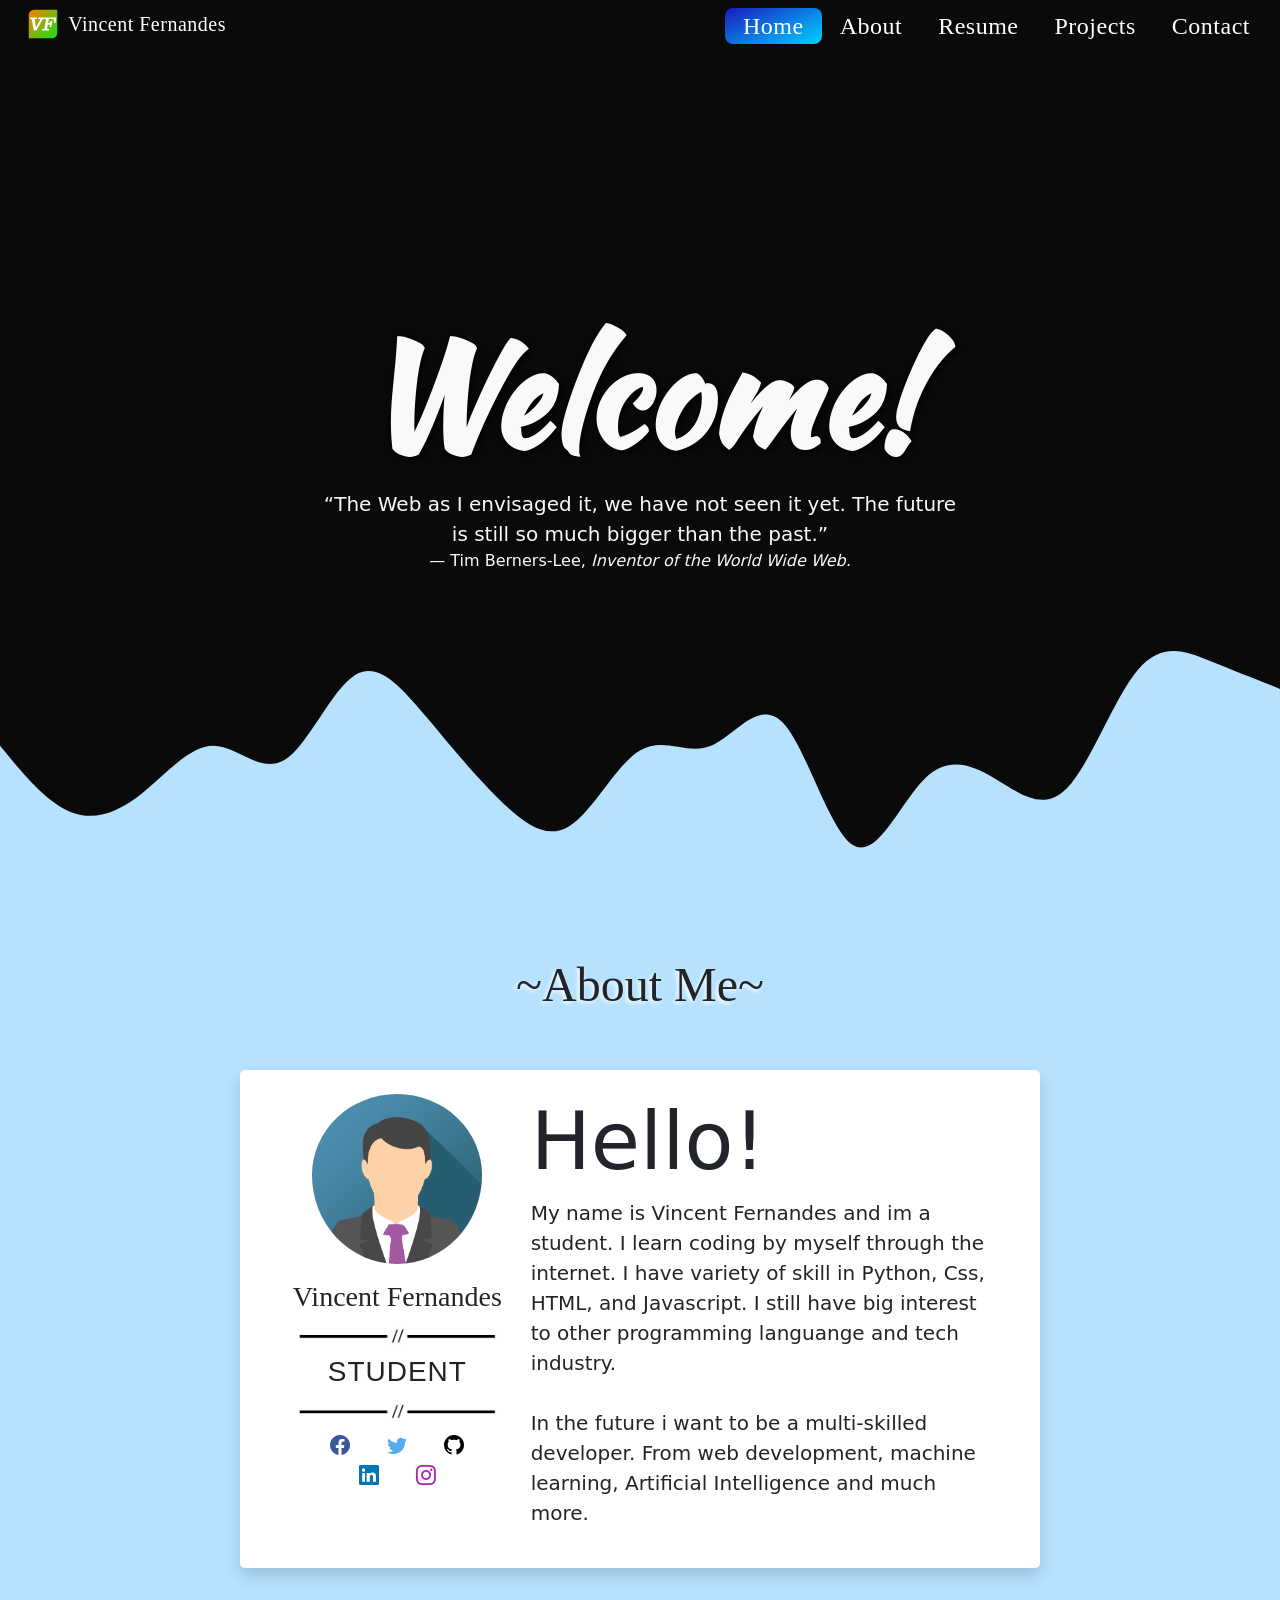
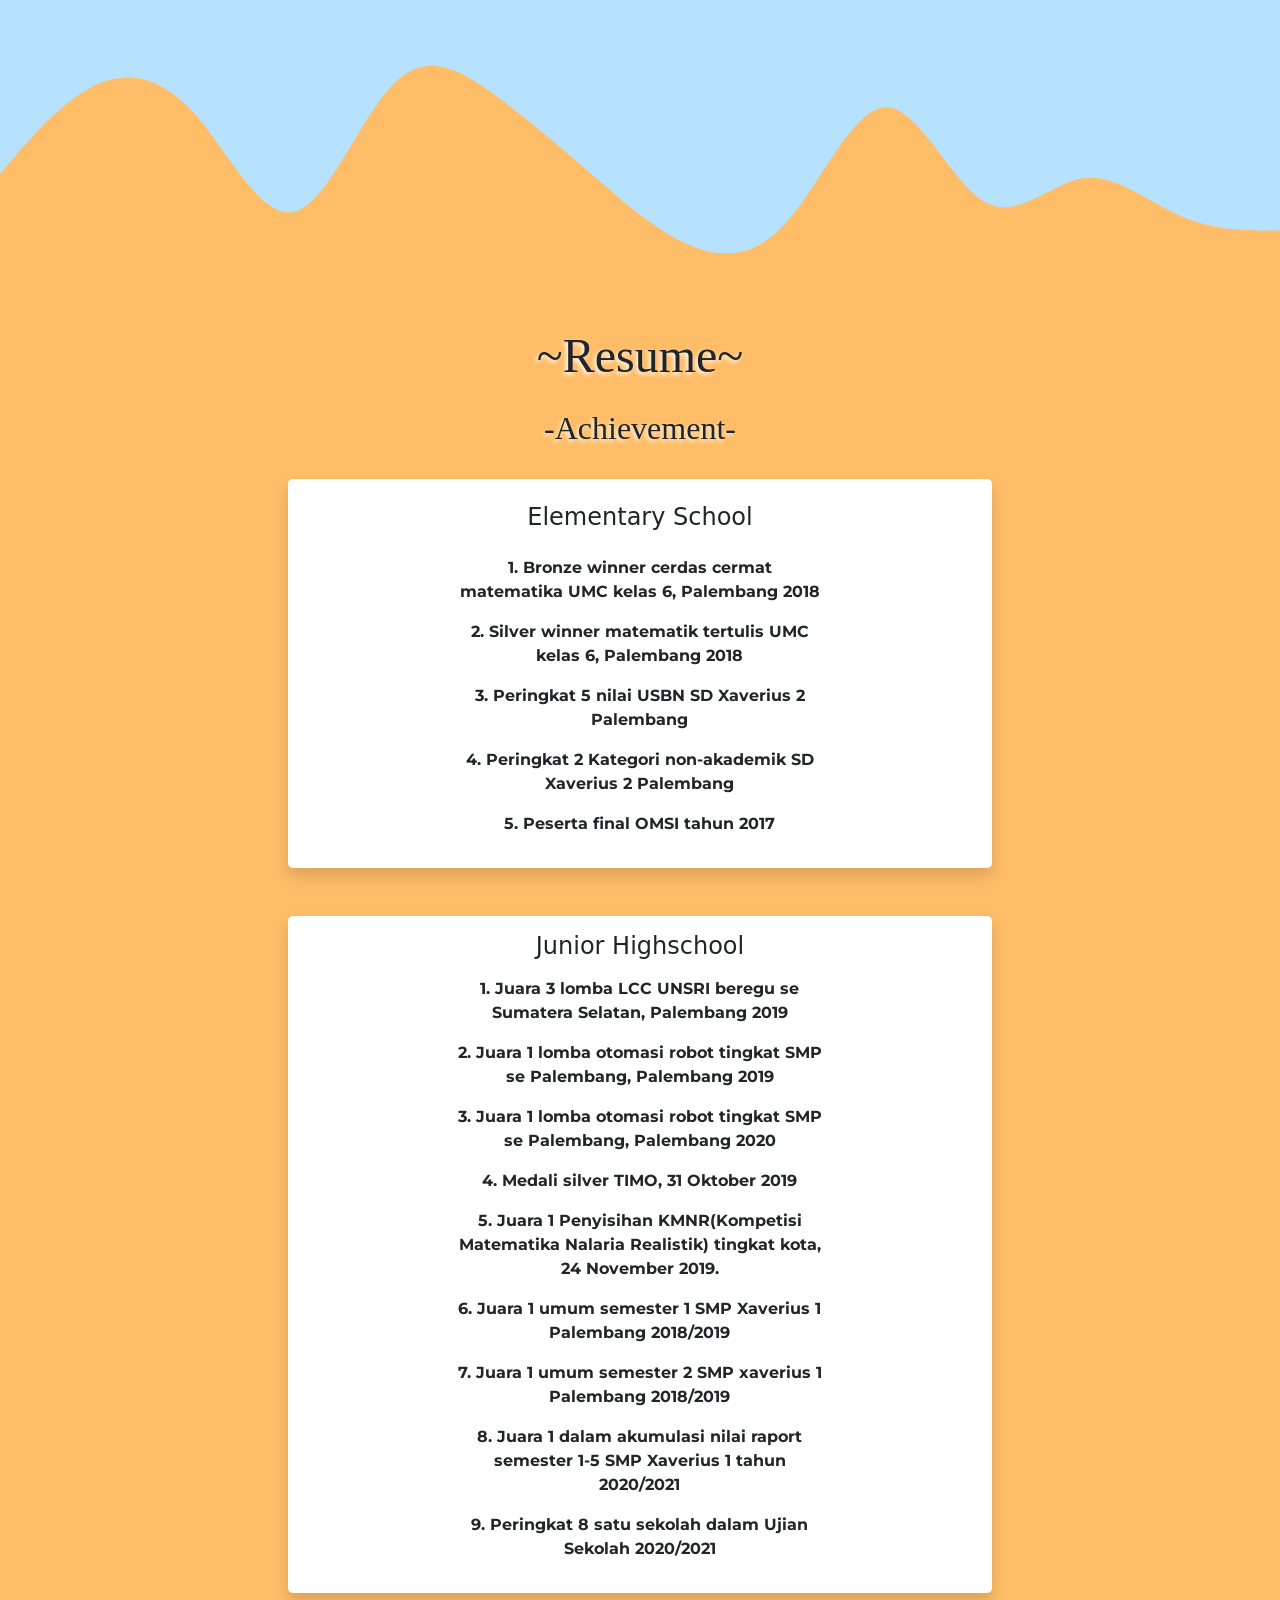
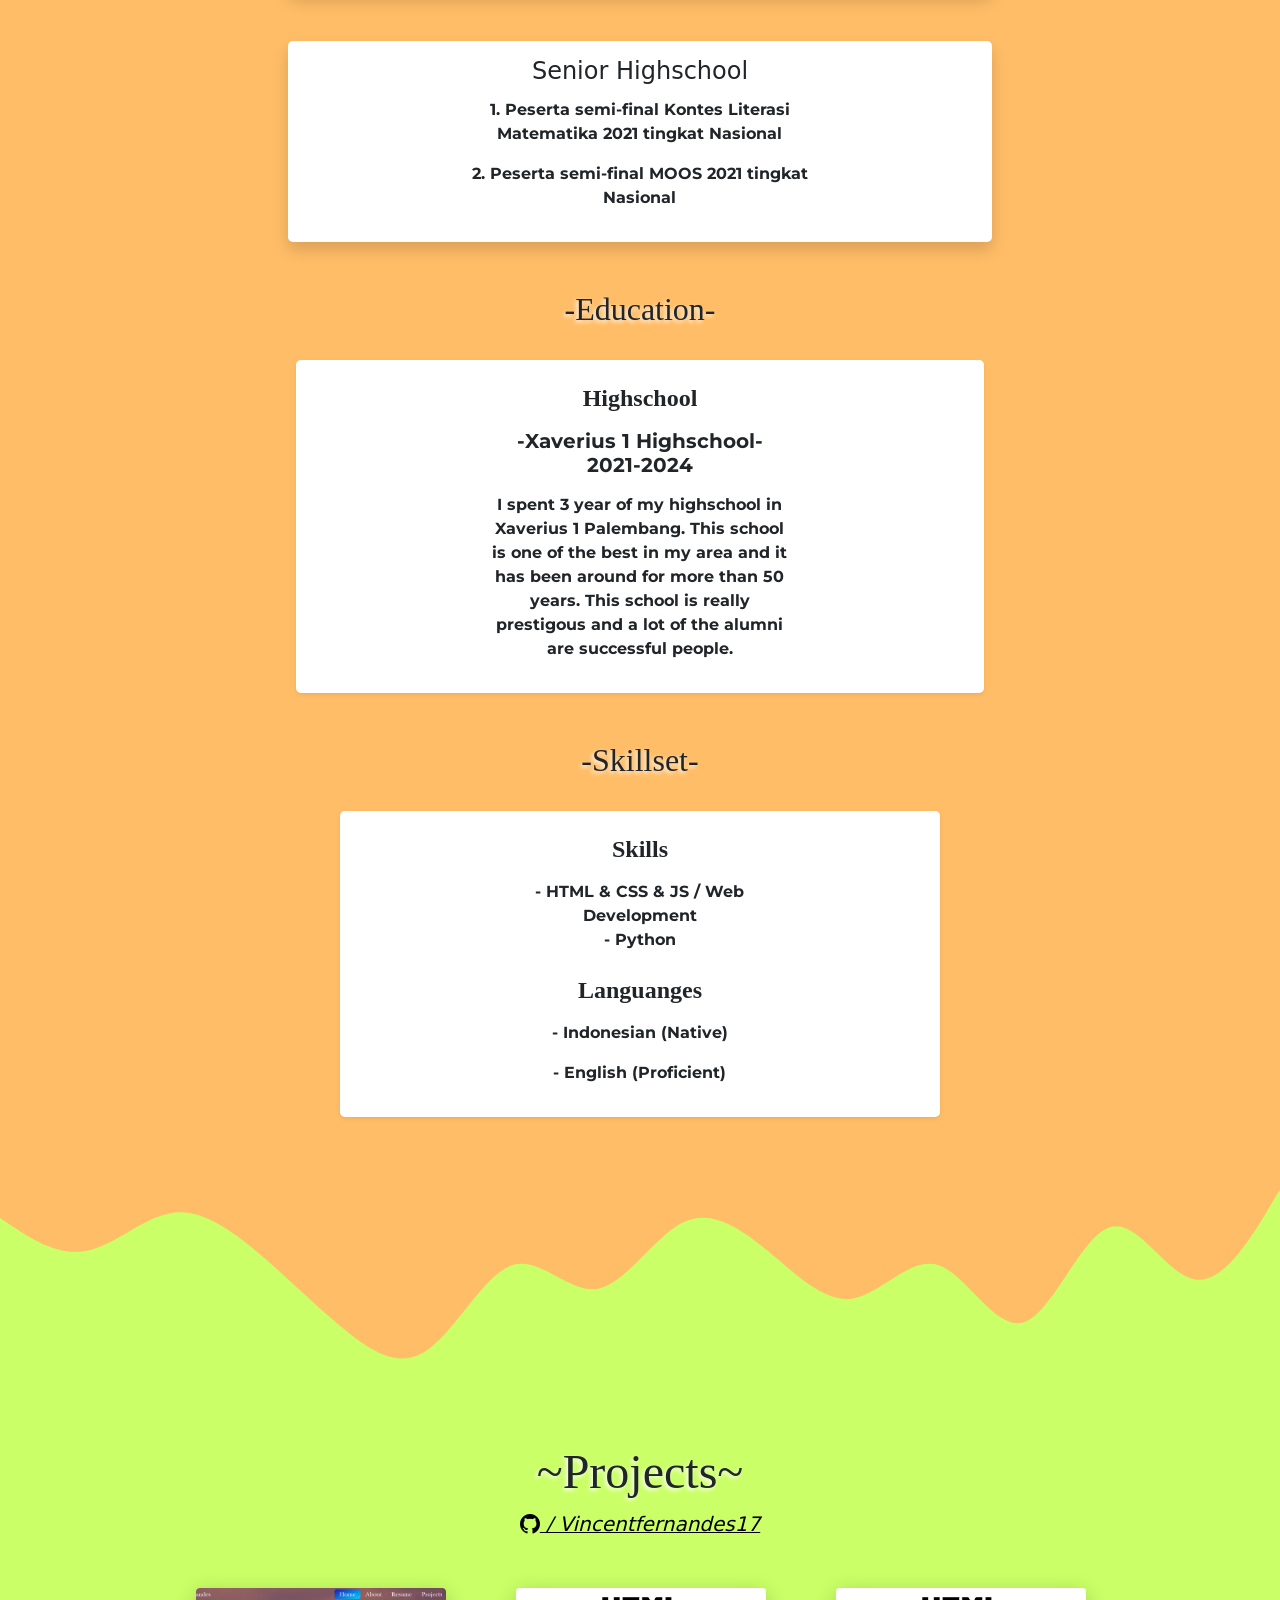
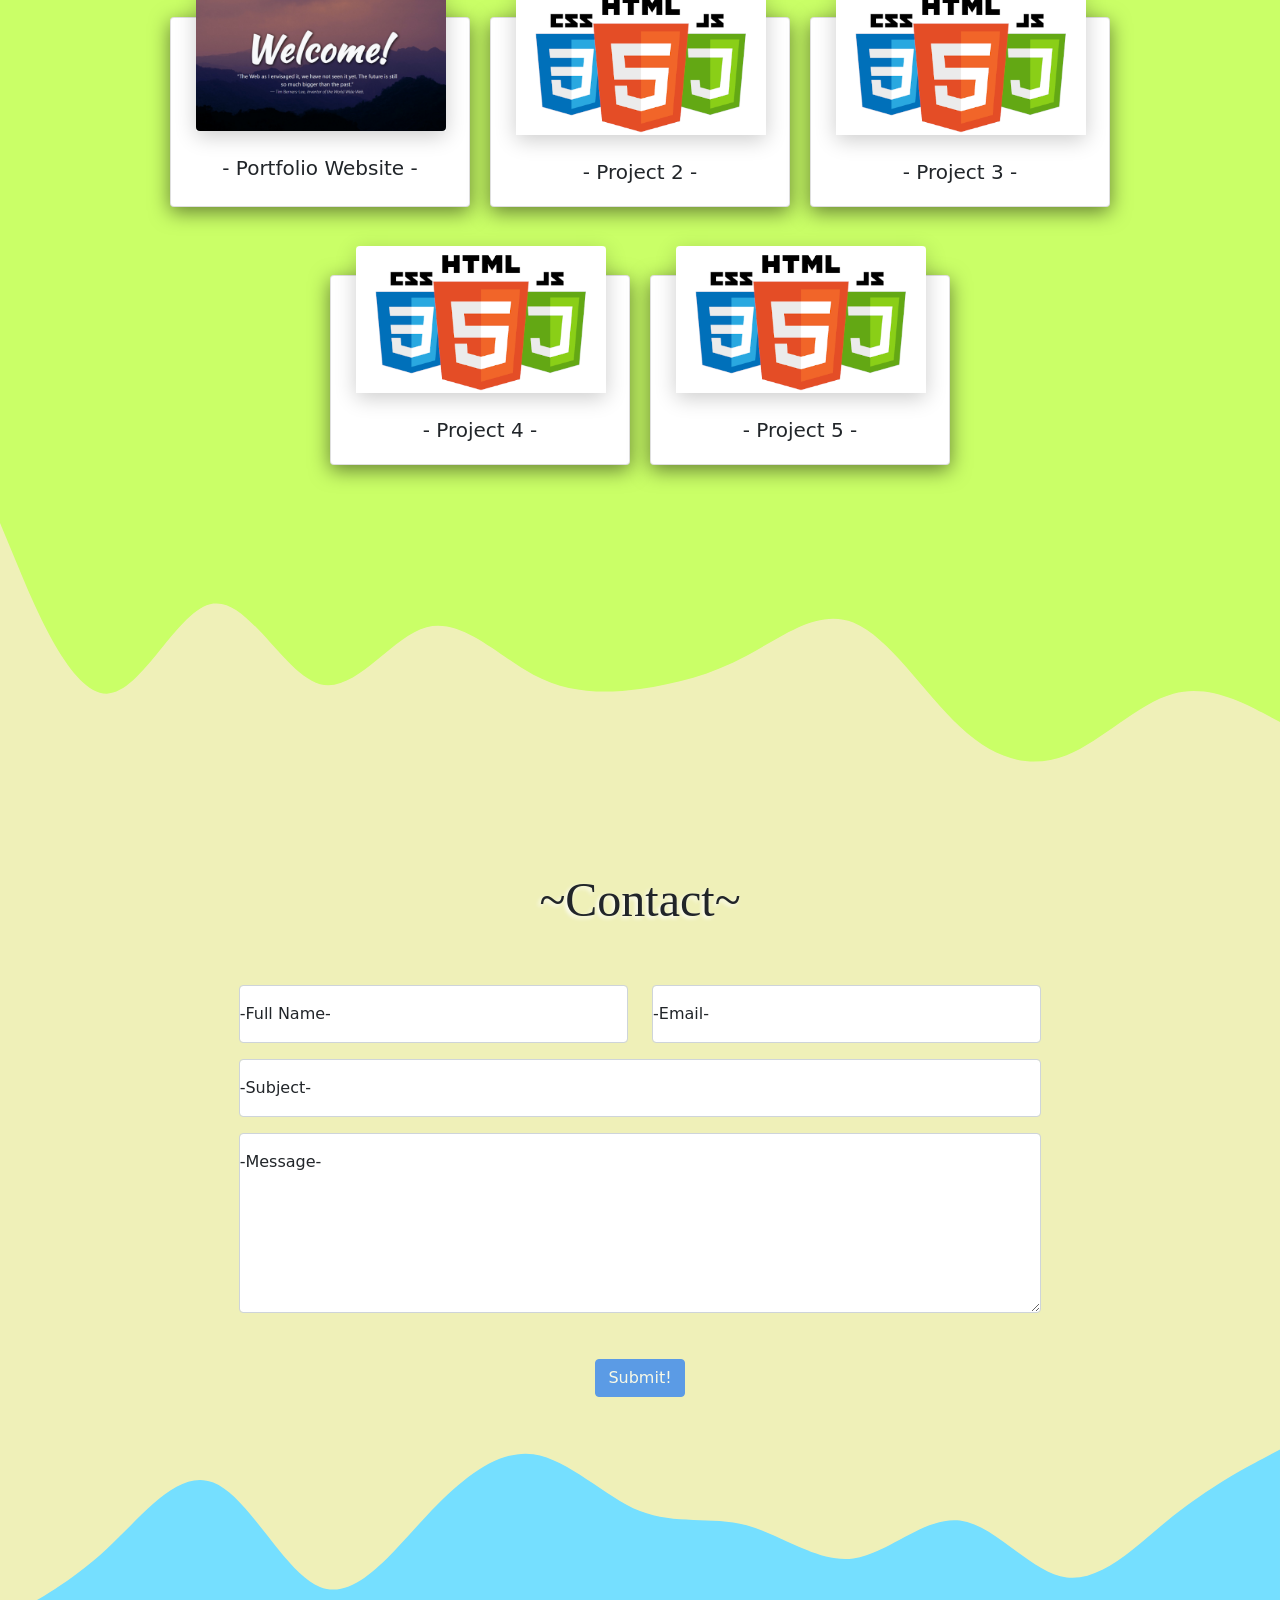
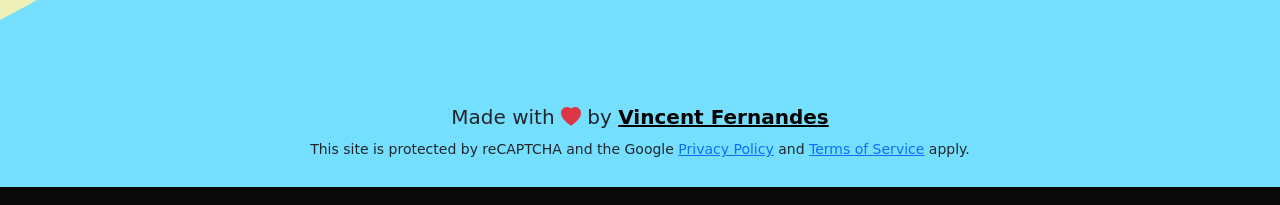
==== index.html @ f553ce30 "some fixes" ====
<!DOCTYPE html>
<html lang="en">

<head>
  <meta charset="UTF-8" />
  <meta http-equiv="X-UA-Compatible" content="IE=edge" />
  <meta name="viewport" content="width=device-width, initial-scale=1.0" />
  <title>my portfolio!</title>
  <link rel="stylesheet" href="bootstrap-5.1.3-dist/css/bootstrap.min.css" />
  <link rel="stylesheet" href="custom.css" />
  <link rel="stylesheet" href="https://cdn.jsdelivr.net/npm/bootstrap-icons@1.6.1/font/bootstrap-icons.css" />
  <link rel="stylesheet" href="https://fonts.googleapis.com/css?family=Trirong" />
  <link rel="stylesheet" href="https://fonts.googleapis.com/css2?family=Kaushan+Script&display=swap" />
  <link rel="stylesheet" href="https://fonts.googleapis.com/css2?family=Montserrat:wght@300&display=swap" />
  <link rel="stylesheet" href="https://fonts.googleapis.com/css2?family=Zen+Kurenaido&display=swap" />
  <link rel="stylesheet" href="https://cdnjs.cloudflare.com/ajax/libs/font-awesome/4.7.0/css/font-awesome.min.css" />
  <link rel="stylesheet" href="https://unpkg.com/aos@next/dist/aos.css" />
  <script src="https://www.google.com/recaptcha/api.js" async defer></script>
</head>

<body id="home">
  <div class="background">
    <div class="container">
      <!-- Navbar start -->
      <nav class="navbar fixed-top bg-transparent navbar-expand-lg" id="nav1">
        <div class="container-fluid">
          <a class="navbar-brand logo1" href="#About" id='logo'>
            <img src="img/logo1.svg" alt="" width="40" height="40" class="justify-content-center align-text-center" style="margin-top: -5px; margin-left: -7px;"> Vincent Fernandes
          </a>
          <button class="navbar-toggler" type="button" data-bs-toggle="collapse" data-bs-target="#navbarNav" aria-controls="navbarNav" aria-expanded="false" aria-label="Toggle navigation">
            <span class="navbar-toggler-icon">
              <i class="fa fa-bars" style="color: #fff; font-size: 28px"></i>
            </span>
          </button>
          <div class="collapse navbar-collapse justify-content-end opacity-100 fs-4" id="navbarNav">
            <ul class="navbar-nav">
              <li class="nav-item">
                <a class="nav-link home" href="#home">Home</a>
              </li>
              <li class="nav-item">
                <a class="nav-link about" href="#About">About</a>
              </li>
              <li class="nav-item">
                <a class="nav-link resume" href="#Portfolio">Resume</a>
              </li>
              <li class="nav-item">
                <a class="nav-link project" href="#Projects">Projects</a>
              </li>
              <li class="nav-item">
                <a class="nav-link contact" href="#Contact">Contact</a>
              </li>
            </ul>
          </div>
        </div>
      </nav>
      <!--navbar end-->
    </div>
    <section class="text-center text-light position-absolute top-50 start-50 translate-middle" id="welcome" data-aos="fade-in">
      <!-- Home here quote -->
      <h1 class="display-1 fw-bolder kaushan-script">Welcome!</h1>
      <blockquote class="blockquote">
        <p>“The Web as I envisaged it, we have not seen it yet. The future is still so much bigger than the past.”
        </p>
      </blockquote>
      <figcaption class="blockquote-footer fs-6 text-light fw-light">Tim Berners-Lee,<cite title="Source Title">
          Inventor of the World Wide Web.</cite></figcaption>
    </section>
  </div>
  <!--background 1 end-->
  <!--separator start-->
  <svg xmlns="http://www.w3.org/2000/svg" viewBox="0 0 1440 320" id="home1">
    <path fill="rgb(182, 226, 255)" fill-opacity="1"
      d="M0,128L13.3,144C26.7,160,53,192,80,202.7C106.7,213,133,203,160,181.3C186.7,160,213,128,240,128C266.7,128,293,160,320,144C346.7,128,373,64,400,48C426.7,32,453,64,480,96C506.7,128,533,160,560,186.7C586.7,213,613,235,640,218.7C666.7,203,693,149,720,133.3C746.7,117,773,139,800,128C826.7,117,853,75,880,101.3C906.7,128,933,224,960,240C986.7,256,1013,192,1040,165.3C1066.7,139,1093,149,1120,165.3C1146.7,181,1173,203,1200,176C1226.7,149,1253,75,1280,42.7C1306.7,11,1333,21,1360,32C1386.7,43,1413,53,1427,58.7L1440,64L1440,320L1426.7,320C1413.3,320,1387,320,1360,320C1333.3,320,1307,320,1280,320C1253.3,320,1227,320,1200,320C1173.3,320,1147,320,1120,320C1093.3,320,1067,320,1040,320C1013.3,320,987,320,960,320C933.3,320,907,320,880,320C853.3,320,827,320,800,320C773.3,320,747,320,720,320C693.3,320,667,320,640,320C613.3,320,587,320,560,320C533.3,320,507,320,480,320C453.3,320,427,320,400,320C373.3,320,347,320,320,320C293.3,320,267,320,240,320C213.3,320,187,320,160,320C133.3,320,107,320,80,320C53.3,320,27,320,13,320L0,320Z">
    </path>
  </svg>
  <!--separator end-->
  <div class="background2">
    <section id="About">
      <h1 class="text-center display-5 trirong1 fw-normal py-5" data-aos="fade-up">~About Me~</h1>
      <div class="container rounded-3 px-5 h-100 shadow p-3 mb-5 rounded" style="width: clamp(280px, 70%, 800px)" data-aos="fade-up" id="about-background">
        <div class="row">
          <div class="col-md-4 col-12 mr-2" id="leftAbout1">
            <img src="img/avatar_image1.png" class="img center1 rounded-circle mx-auto d-block pt-2 mb-3" style="width: clamp(170px, 54%, 205px)" id="about-picture" />
            <h1 class="fs-3 trirong text-center">Vincent Fernandes</h1>
            <img src="img/separator1.jpeg" class="img-fluid" style="margin-top: -6px" />
            <h1 class="fs-3 text-center fw-light zen-kurenai">STUDENT</h1>
            <img src="img/separator1.jpeg" class="img-fluid" style="margin-top: -6px" />
            <!-- Facebook -->
            <div class="about-socialbar text-center">
              <a style="color: #3b5998" href="#About" role="button" onclick=" window.open('https://www.facebook.com/vincent.fernandes.17','_blank')"><i
                  class="bi bi-facebook btn-lg"></i></a>

              <!-- Twitter -->
              <a style="color: #55acee" href="#About" role="button" onclick=" window.open('https://twitter.com/vincentf__','_blank')"><i
                  class="bi bi-twitter btn-lg"></i></a>

              <!-- Github -->
              <a style="color: black" href="#About" role="button" onclick=" window.open('https://github.com/Vincentfernandes17','_blank')"><i
                  class="bi bi-github btn-lg"></i></a>

              <!-- linkedin -->
              <a style="color: #0077b5" href="#About" role="button" onclick=" window.open('https://www.instagram.com/vincentf__/','_blank')"><i
                  class="bi bi-linkedin btn-lg"></i></a>

              <!--instagram-->
              <a style="color: #ac2bac" href="#About" role="button" onclick=" window.open('https://www.instagram.com/vincentf__/','_blank')"><i
                  class="bi bi-instagram btn-lg"></i></a>

              <!-- mail 
                <a style="color: #e03f3f" href="#About" role="button" onclick=" window.open('https://www.instagram.com/vincentf__/','_blank')"><i class="bi bi-mailbox btn-lg"></i></a>-->
            </div>
          </div>
          <div class="col-md-8 col-112 fs-5">
            <h1 class="display-1 fw-normal pt-2">Hello!</h1>
            <p class="pb-2 text-right fs-5">
              My name is Vincent Fernandes and im a student. I learn coding by myself through the internet. I have variety of skill in Python, Css, HTML, and Javascript. I still have big interest to other programming languange and tech industry.
              <br />
              <br /> In the future i want to be a multi-skilled developer. From web development, machine learning, Artificial Intelligence and much more.
            </p>
          </div>
        </div>
      </div>
      <p><br /></p>
    </section>
  </div>
  <!--separator start-->
  <svg id="About1" xmlns="http://www.w3.org/2000/svg" viewBox="0 0 1440 320" style="background-color: rgb(255, 189, 103); margin-top: -53px">
    <path fill="rgb(182, 226, 255)" fill-opacity="1"
      d="M0,192L18.5,170.7C36.9,149,74,107,111,90.7C147.7,75,185,85,222,128C258.5,171,295,245,332,234.7C369.2,224,406,128,443,90.7C480,53,517,75,554,101.3C590.8,128,628,160,665,192C701.5,224,738,256,775,272C812.3,288,849,288,886,245.3C923.1,203,960,117,997,117.3C1033.8,117,1071,203,1108,224C1144.6,245,1182,203,1218,197.3C1255.4,192,1292,224,1329,240C1366.2,256,1403,256,1422,256L1440,256L1440,0L1421.5,0C1403.1,0,1366,0,1329,0C1292.3,0,1255,0,1218,0C1181.5,0,1145,0,1108,0C1070.8,0,1034,0,997,0C960,0,923,0,886,0C849.2,0,812,0,775,0C738.5,0,702,0,665,0C627.7,0,591,0,554,0C516.9,0,480,0,443,0C406.2,0,369,0,332,0C295.4,0,258,0,222,0C184.6,0,148,0,111,0C73.8,0,37,0,18,0L0,0Z">
    </path>
  </svg>
  <!--separator end-->
  <div class="background3">
    <section id="Portfolio">
      <h1 class="text-center pt-3 fw-normal trirong1 display-5 pt-5" data-aos="fade-down">~Resume~</h1>
      <h1 class="text-center pt-3 fw-light trirong1 fs-2 py-4" data-aos="fade-up">-Achievement-</h1>
      <div class="container text-center">
        <!-- bg-opacity-75 -->
        <div class="row rounded-3 shadow p-3 mb-5 bg-body  rounded bg-light d-flex justify-content-center pt-4 mx-auto d-block" style="width: clamp(270px, 63%, 900px)" id="achi1" data-aos="fade-up">
          <div class="col-md-7">
            <h5 class="fs-4 pb-3 text-dark">Elementary School</h5>
            <div class="montserrat fw-bold fs-6 text-dark">
              <p>1. Bronze winner cerdas cermat matematika UMC kelas 6, Palembang 2018</p>
              <p>2. Silver winner matematik tertulis UMC kelas 6, Palembang 2018</p>
              <p>3. Peringkat 5 nilai USBN SD Xaverius 2 Palembang</p>
              <p>4. Peringkat 2 Kategori non-akademik SD Xaverius 2 Palembang</p>
              <p>5. Peserta final OMSI tahun 2017</p>
            </div>
          </div>
        </div>
        <div class="row rounded-3 shadow p-3 mb-5 bg-body rounded bg-light d-flex justify-content-center mx-auto d-block" style="width: clamp(270px, 63%, 900px)" id="achi2" data-aos="fade-up">
          <div class="col-md-7">
            <h5 class="fs-4 pb-2">Junior Highschool</h5>
            <div class="montserrat fw-bold fs-6">
              <p>1. Juara 3 lomba LCC UNSRI beregu se Sumatera Selatan, Palembang 2019</p>
              <p>2. Juara 1 lomba otomasi robot tingkat SMP se Palembang, Palembang 2019</p>
              <p>3. Juara 1 lomba otomasi robot tingkat SMP se Palembang, Palembang 2020</p>
              <p>4. Medali silver TIMO, 31 Oktober 2019</p>
              <p>5. Juara 1 Penyisihan KMNR(Kompetisi Matematika Nalaria Realistik) tingkat kota, 24 November 2019.</p>
              <p>6. Juara 1 umum semester 1 SMP Xaverius 1 Palembang 2018/2019</p>
              <p>7. Juara 1 umum semester 2 SMP xaverius 1 Palembang 2018/2019</p>
              <p>8. Juara 1 dalam akumulasi nilai raport semester 1-5 SMP Xaverius 1 tahun 2020/2021</p>
              <p>9. Peringkat 8 satu sekolah dalam Ujian Sekolah 2020/2021</p>
            </div>
          </div>
        </div>
        <div class="row rounded-3 shadow p-3 mb-5 bg-body rounded bg-light d-flex justify-content-center mx-auto d-block" style="width: clamp(270px, 63%, 900px)" id="achi3" data-aos="fade-down">
          <div class="col-md-7">
            <h5 class="fs-4 pb-1">Senior Highschool</h5>
            <div class="montserrat fw-bold fs-6">
              <p>1. Peserta semi-final Kontes Literasi Matematika 2021 tingkat Nasional</p>
              <p>2. Peserta semi-final MOOS 2021 tingkat Nasional</p>
            </div>
          </div>
        </div>
        <!--
          <div class="row rounded-3 shadow p-3 mb-5 bg-body rounded bg-light d-flex justify-content-center mx-auto d-block" style="width: 85%">
            <div class="col-md-7">
              <h5 class="fs-4 pb-3">General</h5>
            </div>
          </div>
          -->
        <div>
          <h1 class="text-center fw-light trirong1 fs-2 pb-4 shado1" data-aos="fade-down">-Education-</h1>
          <div class="container text-center">
            <div class="row rounded-3 shadow-sm p-3 mb-5 bg-body rounded bg-light d-flex justify-content-center pt-4 mx-auto d-block" data-aos="fade-up-right" style="width: clamp(270px, 63%, 900px)" id="edu1">
              <div class="col-md-6">
                <h5 class="fs-4 trirong fw-bold pb-2">Highschool</h5>
                <h6 class="fs-5 pb-2 montserrat fw-bold">-Xaverius 1 Highschool-<br />2021-2024</h6>
                <p class="montserrat fs-6 fw-bold">
                  I spent 3 year of my highschool in Xaverius 1 Palembang. This school is one of the best in my area and it has been around for more than 50 years. This school is really prestigous and a lot of the alumni are successful people.
                </p>
              </div>
            </div>
          </div>
          <!--
            <div class="container text-center" data-aos="fade-up">
              <div class="row rounded-3 shadow-sm p-3 mb-5 bg-body rounded bg-light d-flex justify-content-center pt-4 mx-auto d-block" style="width: clamp(270px, 63%, 900px)" id="edu2">
                <div class="col-md-6">
                  <h5 class="fs-4 trirong fw-bold">University</h5>
                  <p class="montserrat fs-6 fw-bold">
                    Lorem ipsum dolor sit amet, consectetur adipiscing elit. Sed nibh lacus, lobortis vitae maximus sed, ultricies non sapien. Sed commodo rutrum purus in tempor. Nunc eget vulputate sapien. Aliquam erat volutpat. Fusce at
                    libero eget mi tempus feugiat. Nulla accumsan a velit quis luctus. Fusce eget velit vel massa ultricies molestie vel at neque.
                  </p>
                  <br />
                </div>
              </div>
            </div>
            <br />
          </div>
        -->
          <!--
            here you put experience in the future
          -->
          <div data-aos="zoom-in-up">
            <h1 class="text-center fw-light trirong1 fs-2 pb-4 shado1">-Skillset-</h1>
            <div class="container text-center">
              <div class="row rounded-3 shadow-sm p-3 mb-5 bg-body rounded bg-light d-flex justify-content-center pt-4 mx-auto d-block" style="width: clamp(270px, 55%, 790px)" id="skill1">
                <div class="col-md-6">
                  <h6 class="fs-4 pb-2 trirong fw-bolder">Skills</h6>
                  <p class="montserrat fs-6 fw-bold pb-2">- HTML & CSS & JS / Web Development<br />- Python
                  </p>
                  <h6 class="fs-4 pb-2 trirong fw-bolder">Languanges</h6>
                  <p class="montserrat fs-6 fw-bold fb-1">- Indonesian (Native)</p>
                  <p class="montserrat fs-6 fw-bold">- English (Proficient)</p>
                </div>
              </div>
            </div>
          </div>
        </div>
        <br />
    </section>
    </div>
    <!--separator start-->
    <svg xmlns="http://www.w3.org/2000/svg" viewBox="0 0 1440 320" style="background-color: rgb(202, 255, 103); margin-top: -48px">
    <path fill="rgb(255, 189, 103)" fill-opacity="1"
      d="M0,64L16,74.7C32,85,64,107,96,101.3C128,96,160,64,192,58.7C224,53,256,75,288,101.3C320,128,352,160,384,186.7C416,213,448,235,480,213.3C512,192,544,128,576,117.3C608,107,640,149,672,144C704,139,736,85,768,69.3C800,53,832,75,864,101.3C896,128,928,160,960,154.7C992,149,1024,107,1056,117.3C1088,128,1120,192,1152,181.3C1184,171,1216,85,1248,74.7C1280,64,1312,128,1344,133.3C1376,139,1408,85,1424,58.7L1440,32L1440,0L1424,0C1408,0,1376,0,1344,0C1312,0,1280,0,1248,0C1216,0,1184,0,1152,0C1120,0,1088,0,1056,0C1024,0,992,0,960,0C928,0,896,0,864,0C832,0,800,0,768,0C736,0,704,0,672,0C640,0,608,0,576,0C544,0,512,0,480,0C448,0,416,0,384,0C352,0,320,0,288,0C256,0,224,0,192,0C160,0,128,0,96,0C64,0,32,0,16,0L0,0Z">
    </path>
  </svg>
    <!--separator end-->
    <div class="background4">
      <section id="Projects">
        <h1 class="text-center pt-2 fw-normal trirong1 display-5 py-6" data-aos="fade-up">~Projects~</h1>
        <!-- Github -->
        <div class="text-center pb-5" data-aos="fade-down" id="github-project">
          <a style="color: black" href="#About" role="button" onclick=" window.open('https://github.com/Vincentfernandes17','_blank')"><i class="bi bi-github btn-lg"> /
            Vincentfernandes17</i></a>
        </div>
        <div class="row mx-3 pb-1 text-center" data-aos="fade-up-right">
          <div class="container d-flex align-items-center justify-content-center position-relative flex-wrap">
            <div class="card d-flex position-relative flex-column">
              <div class="imgContainer">
                <a href="#home" target="_blank">
                  <img src="img/project-1.jpeg" class="card-img-top" alt="..." />
                </a>
              </div>
              <h5 style="margin-top: -25px;">- Portfolio Website -</h5>
              <div class="content">
                <br />
                <p>This is my first project and it is my personal portfolio. This project teach me a lot about web development fundamnetal. <br /><strong>Tool used:</strong><br />- HTML / JavaScript / CSS / Bootstrap -
                </p>
                <p><br /></p>
              </div>
            </div>
            <div class="card d-flex position-relative flex-column">
              <div class="imgContainer">
                <a href="#home" target="_blank">
                  <img src="img/htmlcssjs.png" class="card-img-top" alt="..." />
                </a>
              </div>
              <h5 style="margin-top: -25px;">- Project 2 -</h5>
              <div class="content">
                <br />
                <p>This is my first project and it is my personal portfolio. This project teach me a lot about web development fundamnetal. <br /><strong>Tool used:</strong><br />- HTML / JavaScript / CSS / Bootstrap -
                </p>
              </div>
            </div>
            <div class="card d-flex position-relative flex-column">
              <div class="imgContainer">
                <a href="#home" target="_blank">
                  <img src="img/htmlcssjs.png" class="card-img-top" alt="..." />
                </a>
              </div>
              <h5 style="margin-top: -25px;">- Project 3 -</h5>
              <div class="content">
                <br />
                <p>This is my first project and it is my personal portfolio. This project teach me a lot about web development fundamnetal. <br /><strong>Tool used:</strong><br />- HTML / JavaScript / CSS / Bootstrap -
                </p>
              </div>
            </div>
          </div>
        </div>
        <div class="row mx-3 py-1 text-center" data-aos="fade-up-right">
          <div class="container d-flex align-items-center justify-content-center position-relative flex-wrap">
            <div class="card d-flex position-relative flex-column">
              <div class="imgContainer">
                <a href="#home" target="_blank">
                  <img src="img/htmlcssjs.png" class="card-img-top" alt="..." />
                </a>
              </div>
              <h5 style="margin-top: -25px;">- Project 4 -</h5>
              <div class="content">
                <br />
                <p>This is my first project and it is my personal portfolio. This project teach me a lot about web development fundamnetal. <br /><strong>Tool used:</strong><br />- HTML / JavaScript / CSS / Bootstrap -
                </p>
              </div>
            </div>
            <div class="card d-flex position-relative flex-column">
              <div class="imgContainer">
                <a href="#home" target="_blank">
                  <img src="img/htmlcssjs.png" class="card-img-top" alt="..." />
                </a>
              </div>
              <h5 style="margin-top: -25px;">- Project 5 -</h5>
              <div class="content">
                <br />
                <p>This is my first project and it is my personal portfolio. This project teach me a lot about web development fundamnetal. <br /><strong>Tool used:</strong><br />- HTML / JavaScript / CSS / Bootstrap -
                </p>
              </div>
            </div>
          </div>
        </div>
        <br />
      </section>
    </div>
    <!--Separator here-->
    <svg xmlns="http://www.w3.org/2000/svg" viewBox="0 0 1440 320" style="background-color: rgb(239, 240, 184)">
    <path fill="rgb(202, 255, 103)" fill-opacity="1"
      d="M0,0L20,48C40,96,80,192,120,192C160,192,200,96,240,90.7C280,85,320,171,360,181.3C400,192,440,128,480,117.3C520,107,560,149,600,170.7C640,192,680,192,720,186.7C760,181,800,171,840,149.3C880,128,920,96,960,112C1000,128,1040,192,1080,229.3C1120,267,1160,277,1200,261.3C1240,245,1280,203,1320,192C1360,181,1400,203,1420,213.3L1440,224L1440,0L1420,0C1400,0,1360,0,1320,0C1280,0,1240,0,1200,0C1160,0,1120,0,1080,0C1040,0,1000,0,960,0C920,0,880,0,840,0C800,0,760,0,720,0C680,0,640,0,600,0C560,0,520,0,480,0C440,0,400,0,360,0C320,0,280,0,240,0C200,0,160,0,120,0C80,0,40,0,20,0L0,0Z">
    </path>
  </svg>
    <div class="background5">
      <section id="Contact">
        <h1 class="text-center pt-3 fw-normal trirong1 display-5 pb-5" data-aos="fade-up"><br />~Contact~</h1>
        <div class="row justify-content-center mx-2" data-aos="fade-down">
          <div class="alert alert-success alert-dismissible fade show d-none my-alert col-md-8" role="alert">
            <strong>Thank You!</strong> Your message has been sent, please kindly wait for reply.
            <button type="button" class="btn-close" data-bs-dismiss="alert" aria-label="Close"></button>
          </div>
          <div class="alert alert-danger alert-dismissible fade show d-none my-alert2 col-md-8" role="alert">
            <strong>Error!</strong> Please wait or refresh your page.
            <button type="button" class="btn-close" data-bs-dismiss="alert" aria-label="Close"></button>
          </div>
        </div>

        <div class="row justify-content-center mx-2" data-aos="fade-down">
          <form name="Portofolio-Contact-Form-vincentf" action="recaptcha.php" method="POST" class="needs-validation row justify-content-center mx-2" id="validd" data-aos="fade-down" novalidate>
            <div class="form-floating mb-3 col-md-4">
              <input type="text" placeholder="text" class="form-control" id="name1" aria-describedby="name" id="namaa" value="" minlength="3" name="name" required />
              <label for="floatingInput">-Full Name-</label>
              <div class="valid-feedback">Name field is valid!</div>
              <div class="invalid-feedback">Please provide a valid name, thank you!</div>
            </div>
            <div class="form-floating mb-3 col-md-4">
              <input type="email" placeholder="email" class="form-control" id="email1" aria-describedby="email" id="emaill" value="" minlength="3" name="email" required />
              <label for="email">-Email-</label>
              <div class="valid-feedback">Email field is valid!</div>
              <div class="invalid-feedback">Please provide a valid email, thank you!</div>
            </div>
            <div class="form-floating mb-3 col-md-8">
              <input type="text" placeholder="text" class="form-control" id="subject1" aria-describedby="subject" id="subjectt" value="" minlength="3" name="subject" required />
              <label for="floatingInput">-Subject-</label>
              <div class="valid-feedback">Subject field is valid!</div>
              <div class="invalid-feedback">Please provide a valid subject, thank you!</div>
            </div>
            <div class="form-floating mb-3 col-md-8">
              <textarea type="text" class="form-control" placeholder="Leave a comment here" id="pesan1" id="pesann" value="" minlength="10" name="pesan" style="height: 20vh" required></textarea>
              <label for="comment">-Message-</label>
              <div class="valid-feedback">Massage field is valid!</div>
              <div class="invalid-feedback">Please leave a valid message, thank you!</div>
            </div>
            <div>
              <div class="form-group">
                <div class="g-recaptcha" data-sitekey="6LfD3EYdAAAAAMkwdkiOLF_3Lqj79s-wUwY51rOq" data-callback="verifyRecaptchaCallback" data-expired-callback="expiredRecaptchaCallback"></div>
                <input class="form-control d-none" data-recaptcha="true" required data-error="Please complete the Captcha" />
                <div class="help-block with-errors"></div>
              </div>
              <button type="submit" class="mx-auto d-block btn btn-primary btn-kirim" id="form-submit" onsubmit="verifyRecaptchaCallback();" disabled>Submit!</button>
              <button class="btn btn-primary btn-loading mx-auto d-block d-none" type="button" disabled>
              <span class="spinner-border spinner-border-sm" role="status" aria-hidden="true"></span>
              Loading...
            </button>
              <br>
            </div>
          </form>
        </div>

    </div>
    </section>
  </div>
  <svg xmlns="http://www.w3.org/2000/svg" viewBox="0 0 1440 320" style="background-color: rgb(239, 240, 184)">
    <path fill="rgb(117, 223, 255)" fill-opacity="1"
      d="M0,224L20,213.3C40,203,80,181,120,144C160,107,200,53,240,69.3C280,85,320,171,360,186.7C400,203,440,149,480,106.7C520,64,560,32,600,37.3C640,43,680,85,720,101.3C760,117,800,107,840,117.3C880,128,920,160,960,154.7C1000,149,1040,107,1080,112C1120,117,1160,171,1200,176C1240,181,1280,139,1320,106.7C1360,75,1400,53,1420,42.7L1440,32L1440,320L1420,320C1400,320,1360,320,1320,320C1280,320,1240,320,1200,320C1160,320,1120,320,1080,320C1040,320,1000,320,960,320C920,320,880,320,840,320C800,320,760,320,720,320C680,320,640,320,600,320C560,320,520,320,480,320C440,320,400,320,360,320C320,320,280,320,240,320C200,320,160,320,120,320C80,320,40,320,20,320L0,320Z">
    </path>
  </svg>
  <div class="background6">
    <footer class="text-center pb-3" id="footer">
      <h1 class="fs-5 mx-auto d-block">Made with <i class="bi bi-heart-fill text-danger"></i> by <a href="https://www.instagram.com/vincentf__/" target="_blank" class="text-black fw-bold">Vincent
          Fernandes</a>
      </h1>
      <small class="fw-normal">This site is protected by reCAPTCHA and the Google
        <a href="https://policies.google.com/privacy">Privacy Policy</a> and
        <a href="https://policies.google.com/terms">Terms of Service</a> apply.</small>
    </footer>
  </div>

  <script src="https://cdn.jsdelivr.net/npm/bootstrap@5.1.3/dist/js/bootstrap.bundle.min.js" integrity="sha384-ka7Sk0Gln4gmtz2MlQnikT1wXgYsOg+OMhuP+IlRH9sENBO0LRn5q+8nbTov4+1p" crossorigin="anonymous">
  </script>
  <!--Google spreadsheet data-->
  <script src="main.js"></script>
  <script src="https://unpkg.com/aos@next/dist/aos.js"></script>
  <script type="text/javascript">
    function validating() {
      var btnSubmit = document.querySelector('#form-submit');
      const inpObj1 = document.getElementById('name1');
      const inpObj2 = document.getElementById('email1');
      const inpObj3 = document.getElementById('subject1');
      const inpObj4 = document.getElementById('pesan1');
      if (!inpObj1.checkValidity() && !inpObj2.checkValidity() && !inpObj3.checkValidity() && !inpObj4.checkValidity()) {
        console.log('fill the field >.<');
      } else {
        btnSubmit.removeAttribute('disabled');
        console.log('starting to submit');
        btnLoading.classList.toggle('d-none');
        btnKirim.classList.toggle('d-none');
        fetch(scriptURL, {
            method: 'POST',
            body: new FormData(form)
          })
          .then((response) => {
            console.log('Success!', response);
            btnLoading.classList.toggle('d-none');
            btnKirim.classList.toggle('d-none');
            myAlert.classList.toggle('d-none');
            form.reset();
            grecaptcha.reset();
            form.classList.remove('was-validated');
            form.classList.add('requires-validation');
          })
          .catch((error) => {
            console.error('Error!', error.message);
            myAlert2.classList.toggle('d-none');
          });
      }
    }

    function verifyRecaptchaCallback() {
      validating();
      var btnSubmit = document.querySelector('#form-submit');
      btnSubmit.removeAttribute('disabled');
    }

    function sending() {

      console.log('starting to submit');
      btnLoading.classList.toggle('d-none');
      btnKirim.classList.toggle('d-none');
      fetch(scriptURL, {
          method: 'POST',
          body: new FormData(form)
        })
        .then((response) => {
          console.log('Success!', response);
          btnLoading.classList.toggle('d-none');
          btnKirim.classList.toggle('d-none');
          myAlert.classList.toggle('d-none');
          form.reset();
          grecaptcha.reset();
          form.classList.remove('was-validated');
          form.classList.add('requires-validation');
        })
        .catch((error) => {
          console.error('Error!', error.message);
          myAlert2.classList.toggle('d-none');
        });
    }

    form.addEventListener('submit', (e) => {
      e.preventDefault();
      e.stopPropagation();
      verifyRecaptchaCallback();
    });
  </script>

  <script>
    AOS.init();
  </script>
</body>

</html>
---- custom.css ----
*,
*:before,
*:after {
  padding: 0;
  margin: 0;
  box-sizing: border-box;
}

body {
  background-color: #0a0a0a;
}

.g-recaptcha {
  position: relative;
  overflow: hidden;
}

.grecaptcha-badge {
  visibility: hidden;
  overflow: hidden;
}

#nav1 a {
  font-weight: 97;
  position: relative;
  text-decoration: none;
  font-family: 'Garamond', serif;
  color: #ffffff;
  letter-spacing: 0.5px;
  padding: 0 18px 0 18px;
}

#nav1 a:after {
  content: '';
  position: absolute;
  background-color: #fc7171;
  height: 2px;
  width: 0;
  right: 12px;
  left: 6px;
  bottom: -3px;
  transition: 0.2s;
}

#nav1 a:hover {
  text-shadow: -1px -1px 2 black;
  font-weight: bold;
  border-radius: 20px;
}

#nav1 a:hover:after {
  width: 96%;
}

.background {
  background-image: url('img/dark2.png');
  background-repeat: no-repeat;
  background-size: cover;
  margin-left: -10px;
  margin-right: -6px;
  margin-top: -18px;
  height: 650px;
  width: auto;
  max-width: 1400px;
  top: 0;
}

.kaushan-script {
  font-family: 'kaushan script', cursive;
  letter-spacing: 2px;
  font-size: 11vw;
  text-shadow: 2px 2px 10px black;
}

.zen-kurenai {
  font-family: 'zen kurenai', sans-serif;
  letter-spacing: 1px;
  font-size: 11vw;
}

.background2 {
  margin-top: -10px;
  padding-top: 2px;
  height: auto;
  background-color: rgb(182, 226, 255);
}

#about-background {
  background-color: white;
}

.trirong {
  font-family: 'tritong', serif;
}

.trirong1 {
  font-family: 'tritong', serif;
  text-shadow: -2px 2px 4px white;
}

.trirong2 {
  font-family: 'tritong', serif;
  text-shadow: -2px 2px 4px rgb(0, 0, 0);
}

.background3 {
  margin-top: -10px;
  padding-top: 2px;
  margin-bottom: 20px;
  height: auto;
  background-color: rgb(255, 189, 103);
}

.montserrat {
  font-family: 'Montserrat', sans-serif;
}

.background4 {
  background-color: rgb(202, 255, 103);
  height: auto;
  margin-top: -10px;
}

.background5 {
  background-color: rgb(239, 240, 184);
  height: auto;
  margin-top: -10px;
}

.center1 {
  display: block;
  margin-left: auto;
  margin-right: auto;
  width: 50%;
}

.background6 {
  padding-bottom: 10px;
  background-color: rgb(117, 223, 255);
  height: auto;
}

.g-recaptcha {
  margin: 15px auto !important;
  width: auto !important;
  height: auto !important;
  text-align: -webkit-center;
  text-align: -moz-center;
  text-align: -o-center;
  text-align: -ms-center;
}

@keyframes slideInFromLeft {
  0% {
    transform: translateX(-100%);
  }
  100% {
    transform: translateX(0);
  }
}

@keyframes slideInFromTop {
  0% {
    transform: translateY(-100%);
  }
  100% {
    transform: translateY(0);
  }
}

@keyframes slideInToright {
  0% {
    transform: translateX(0);
  }
  100% {
    transform: translateX(100%);
  }
}

@keyframes fadein {
  from {
    opacity: 0;
  }
  to {
    opacity: 1;
  }
}

#nav1 {
  opacity: 1;
  /* This section calls the slideInFromLeft animation we defined above */
  animation: 1s ease-out 0.3s 1 slideInFromTop;
}

#active {
  border-radius: 8px;
  color: black;
  background: linear-gradient(155deg, rgba(26, 26, 191, 1) 0%, rgba(0, 212, 255, 1) 100%);
}

.container .card {
  max-width: 300px;
  height: 190px;
  margin: 30px 10px;
  padding: 20px 15px;
  box-shadow: 0 5px 20px rgba(0, 0, 0, 0.5);
  transition: 0.3s ease-in-out;
}

.container .card:hover {
  height: 61vh;
}

.container .card .imgContainer {
  position: relative;
  max-width: 250px;
  width: auto;
  height: auto;
  max-height: 250px;
  top: -50px;
  left: 10px;
  z-index: 1;
  box-shadow: 0 5px 20px rgba(0, 0, 0, 0.2);
}

.container .card .imgContainer img {
  max-width: 100%;
  border-radius: 4px;
}

.container .card .content {
  position: relative;
  margin-top: -140px;
  padding: 10px 15px;
  text-align: center;
  color: #111;
  visibility: hidden;
  opacity: 0;
  pointer-events: none;
  transition: 0.3s ease-in-out;
}

.container .card:hover .content {
  visibility: visible;
  opacity: 1;
  margin-top: -40px;
  transition-delay: 0.3s;
}

#leftabout1 {
  margin-left: -20px;
}

@media (max-width: 370px) {
  .container .card .imgContainer {
    left: 0px;
  }
  #leftAbout1 {
    margin-left: 0px;
  }
}

@media (max-width: 480px) {
  .container .card:hover {
    height: 47vh;
  }
}
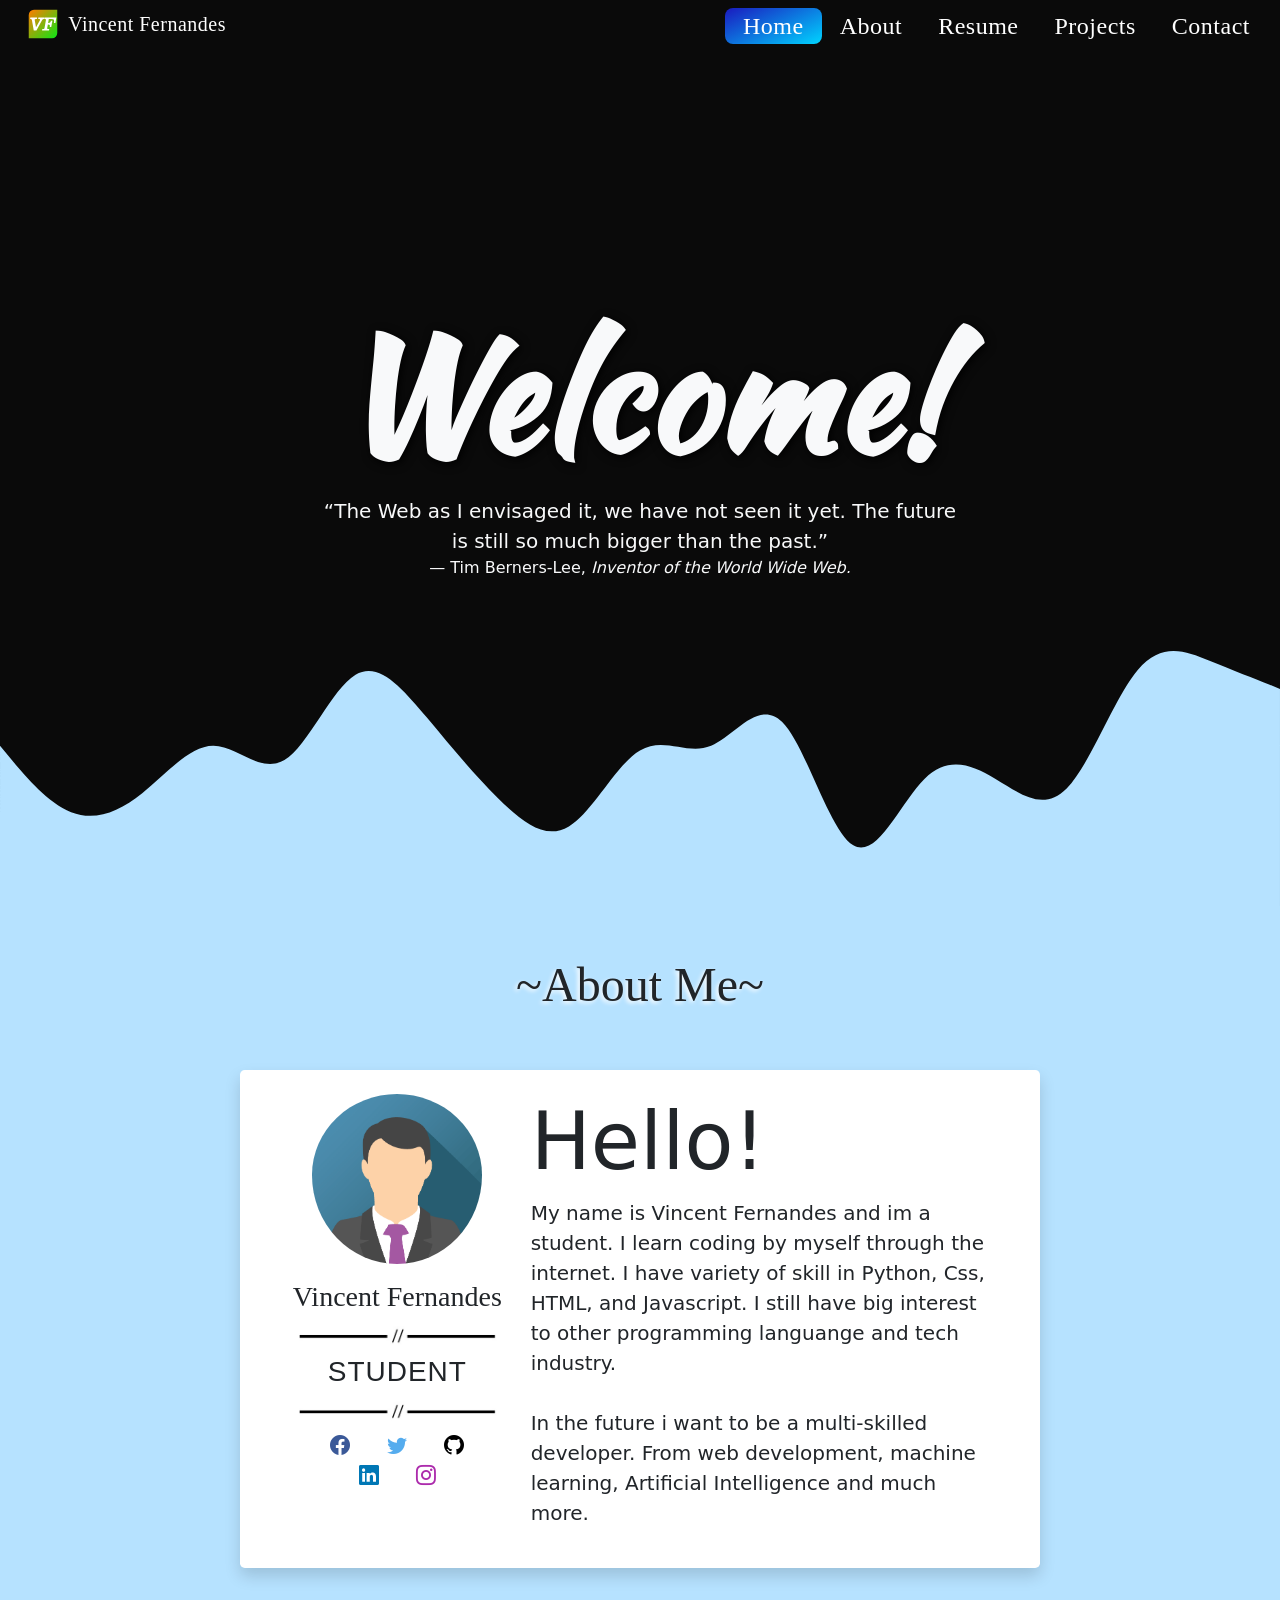
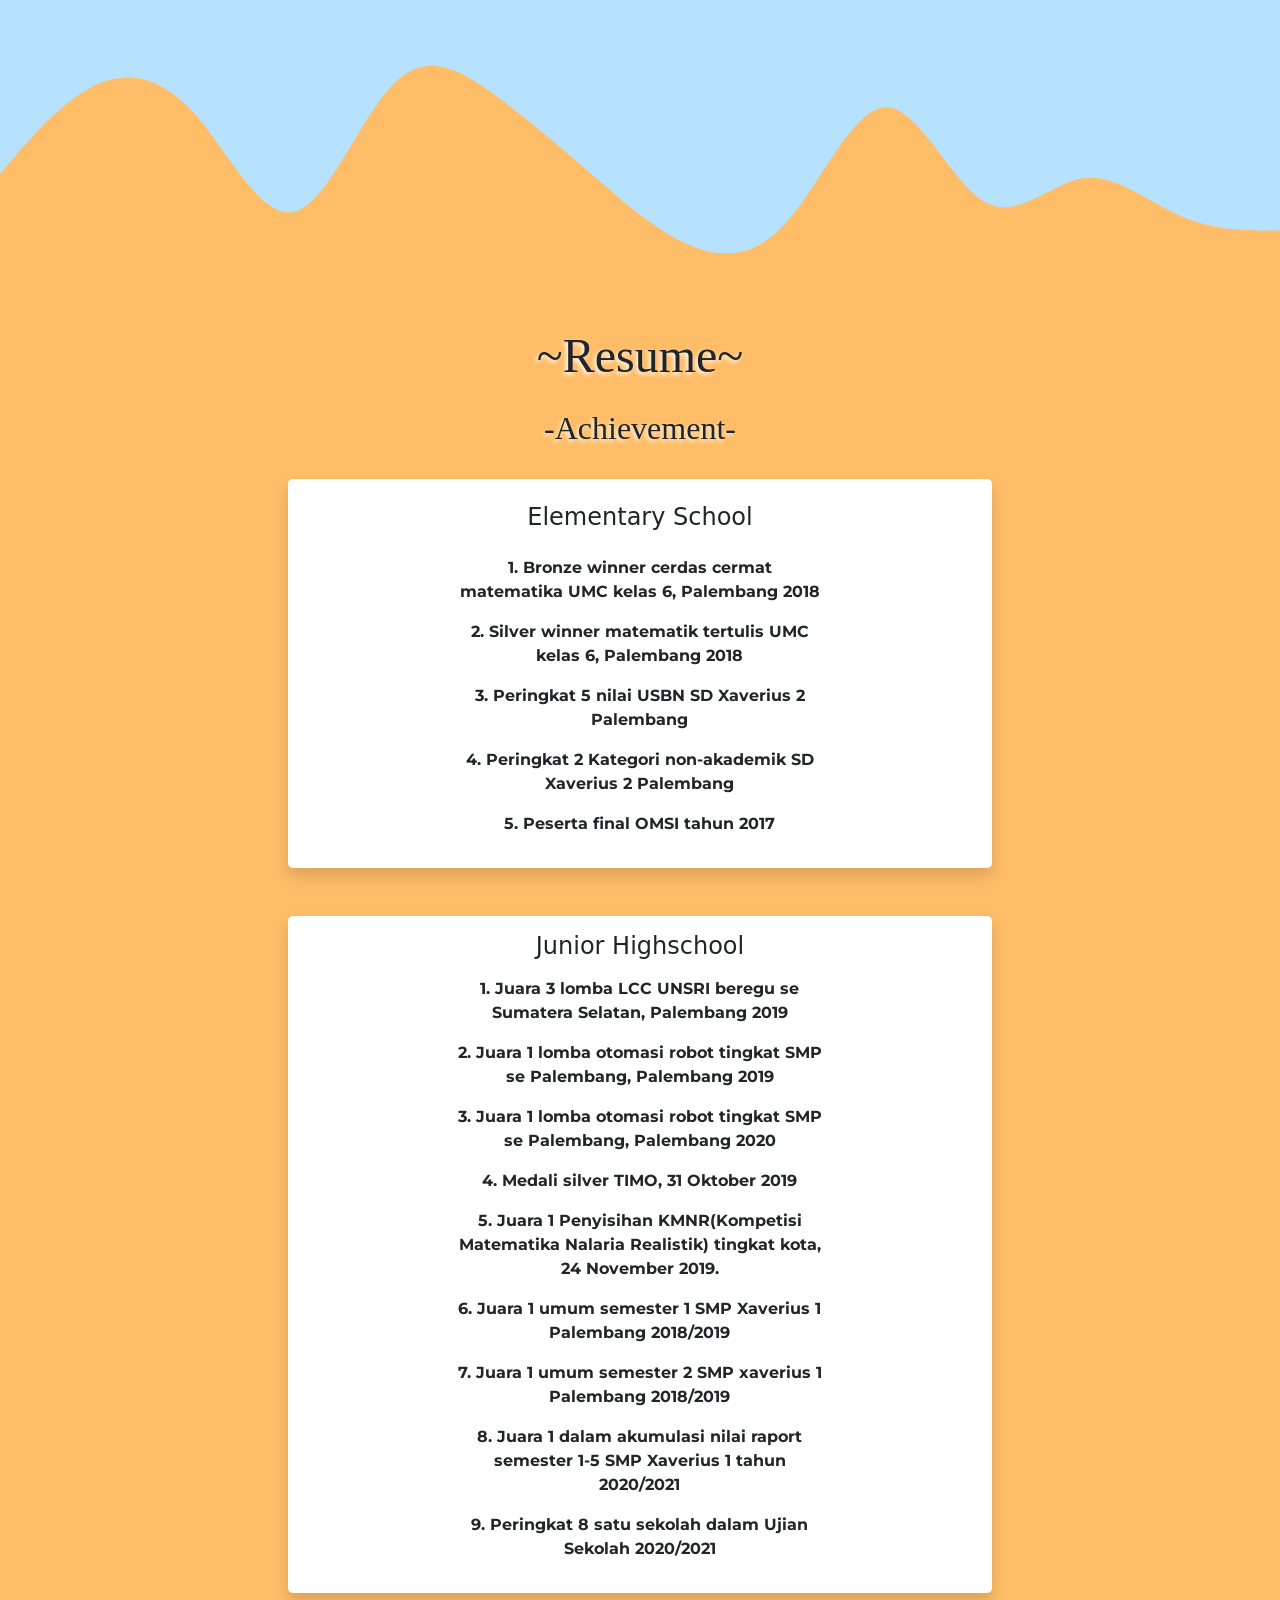
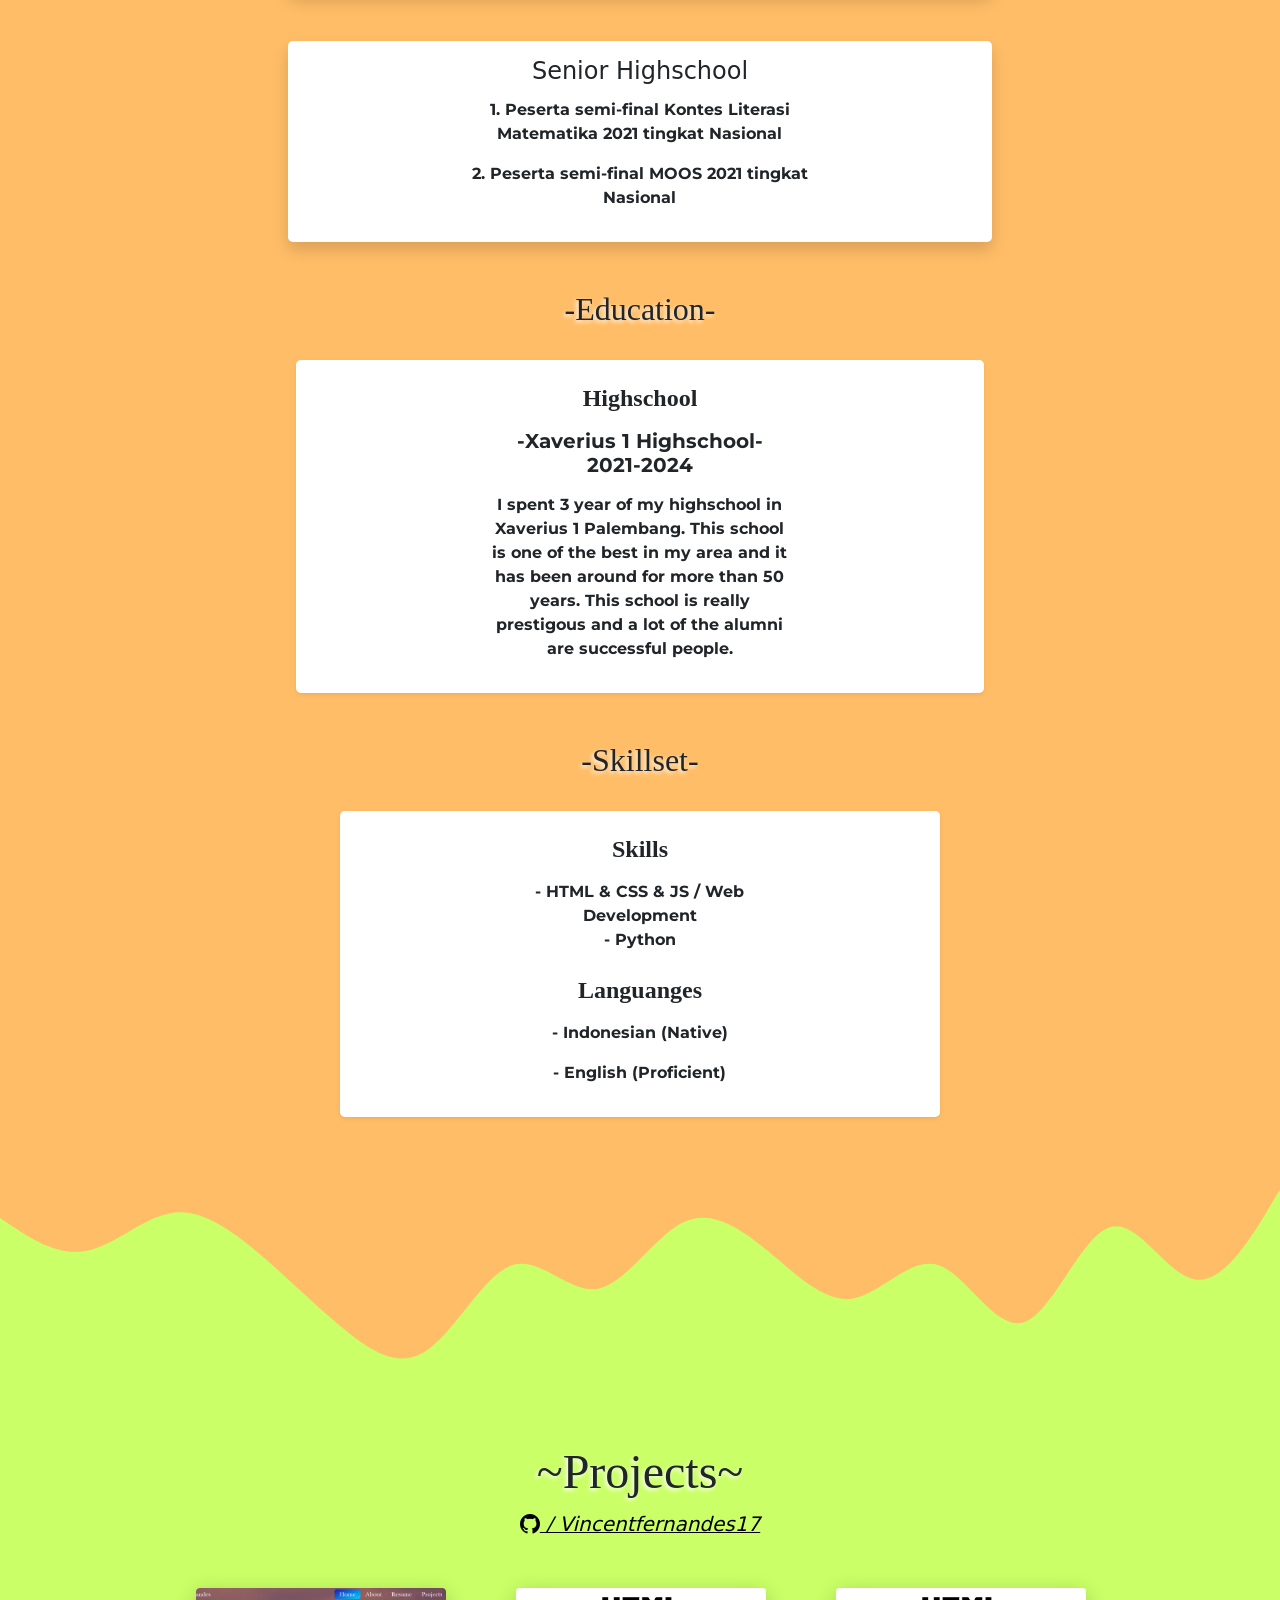
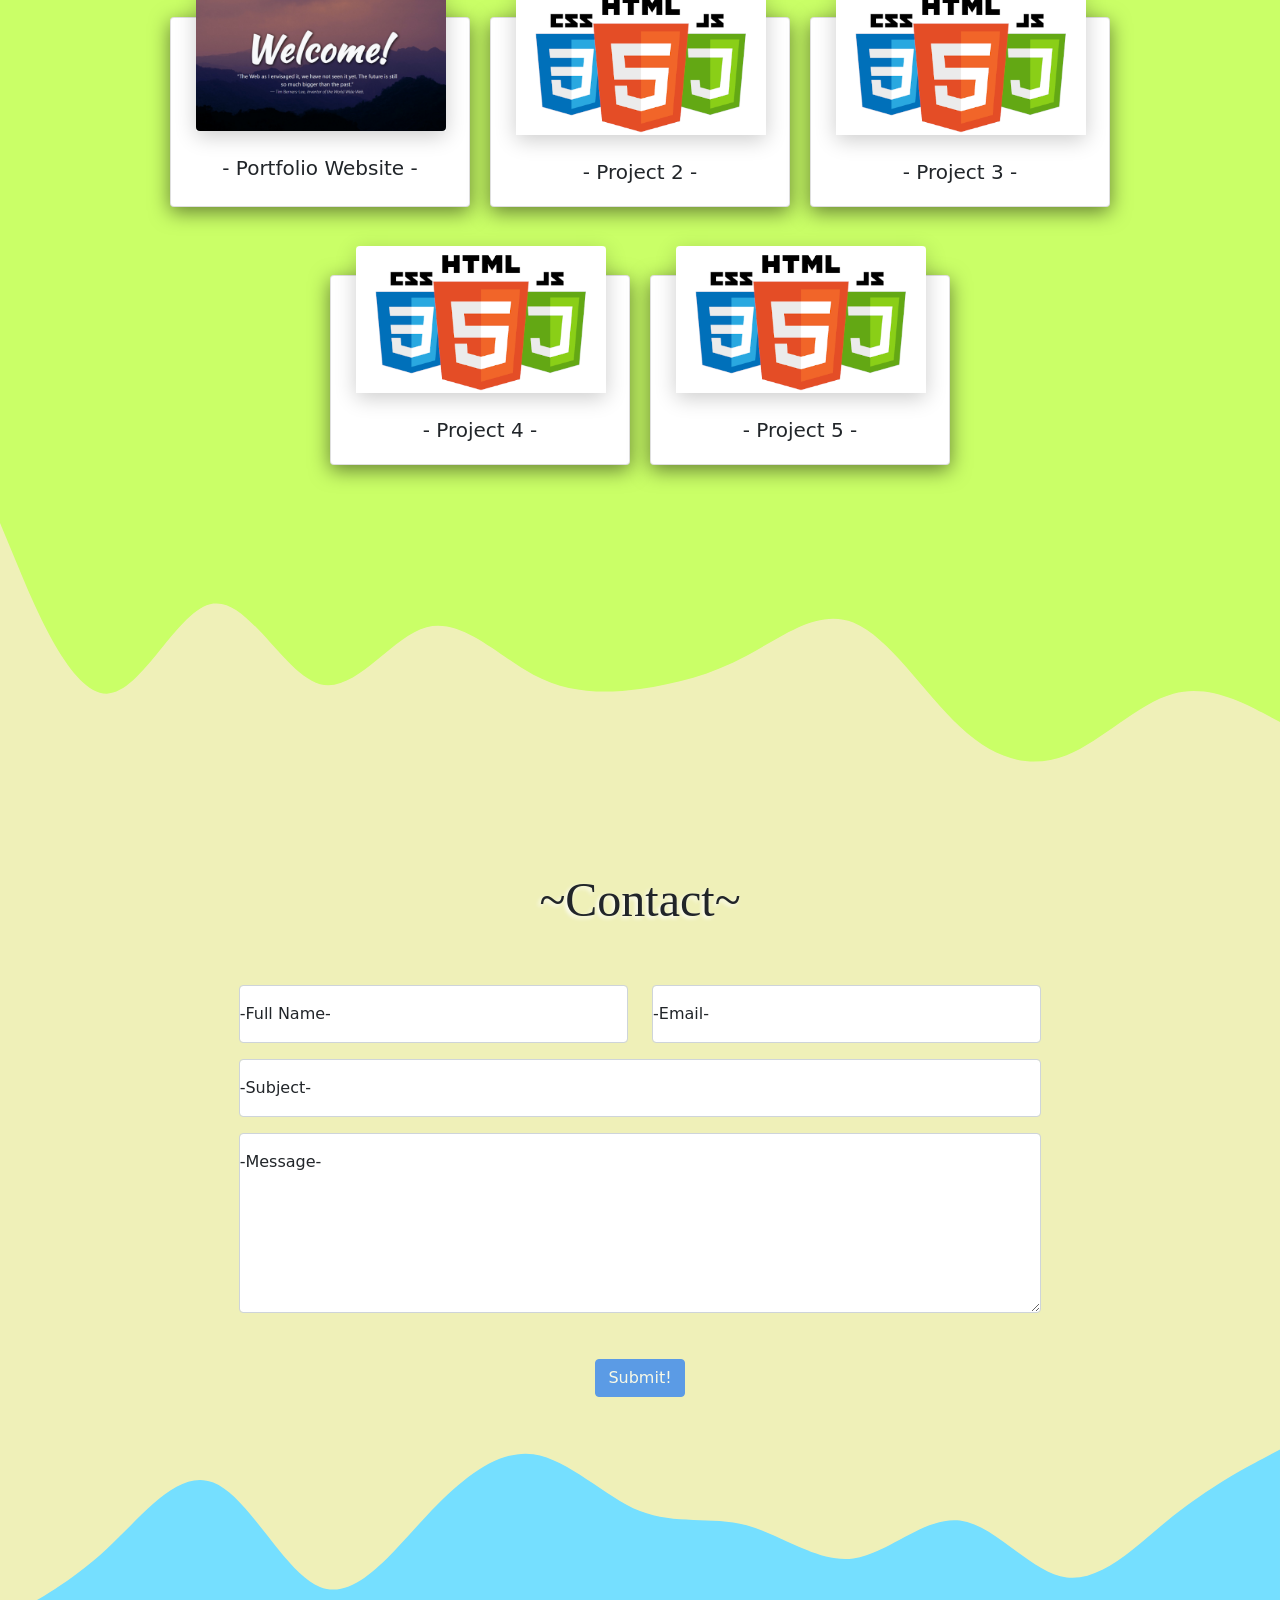
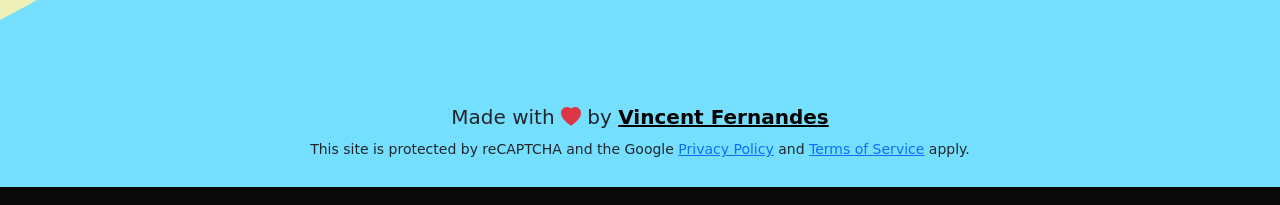
==== commit b1657019: "eeeeeeeee" ====
--- a/index.html
+++ b/index.html
@@ -57,9 +57,9 @@
     </div>
     <section class="text-center text-light position-absolute top-50 start-50 translate-middle" id="welcome" data-aos="fade-in">
       <!-- Home here quote -->
-      <h1 class="display-1 fw-bolder kaushan-script">Welcome!</h1>
+      <h1 class="display-1 fw-bolder kaushan-script" style="font-size: clamp(12vw, 55%, 15vw)">Welcome!</h1>
       <blockquote class="blockquote">
-        <p>“The Web as I envisaged it, we have not seen it yet. The future is still so much bigger than the past.”
+        <p class="fs-5">“The Web as I envisaged it, we have not seen it yet. The future is still so much bigger than the past.”
         </p>
       </blockquote>
       <figcaption class="blockquote-footer fs-6 text-light fw-light">Tim Berners-Lee,<cite title="Source Title">
@@ -408,7 +408,7 @@
   </script>
   <!--Google spreadsheet data-->
   <script src="main.js"></script>
-  <script src="https://unpkg.com/aos@next/dist/aos.js"></script>
+
   <script type="text/javascript">
     function validating() {
       var btnSubmit = document.querySelector('#form-submit');
@@ -481,7 +481,7 @@
       verifyRecaptchaCallback();
     });
   </script>
-
+  <script src="https://unpkg.com/aos@next/dist/aos.js"></script>
   <script>
     AOS.init();
   </script>
--- a/custom.css
+++ b/custom.css
@@ -33,23 +33,22 @@
 #nav1 a:after {
   content: '';
   position: absolute;
-  background-color: #fc7171;
-  height: 2px;
-  width: 0;
-  right: 12px;
-  left: 6px;
-  bottom: -3px;
-  transition: 0.2s;
+  bottom: 0;
+  left: 50%;
+  width: 0%;
+  height: 3px;
+  background: rgb(245, 103, 103);
+  transition: 0.2s ease-out;
 }
 
 #nav1 a:hover {
   text-shadow: -1px -1px 2 black;
   font-weight: bold;
-  border-radius: 20px;
 }
 
 #nav1 a:hover:after {
-  width: 96%;
+  left: 5px;
+  width: 90%;
 }
 
 .background {
@@ -68,7 +67,6 @@
 .kaushan-script {
   font-family: 'kaushan script', cursive;
   letter-spacing: 2px;
-  font-size: 11vw;
   text-shadow: 2px 2px 10px black;
 }
 
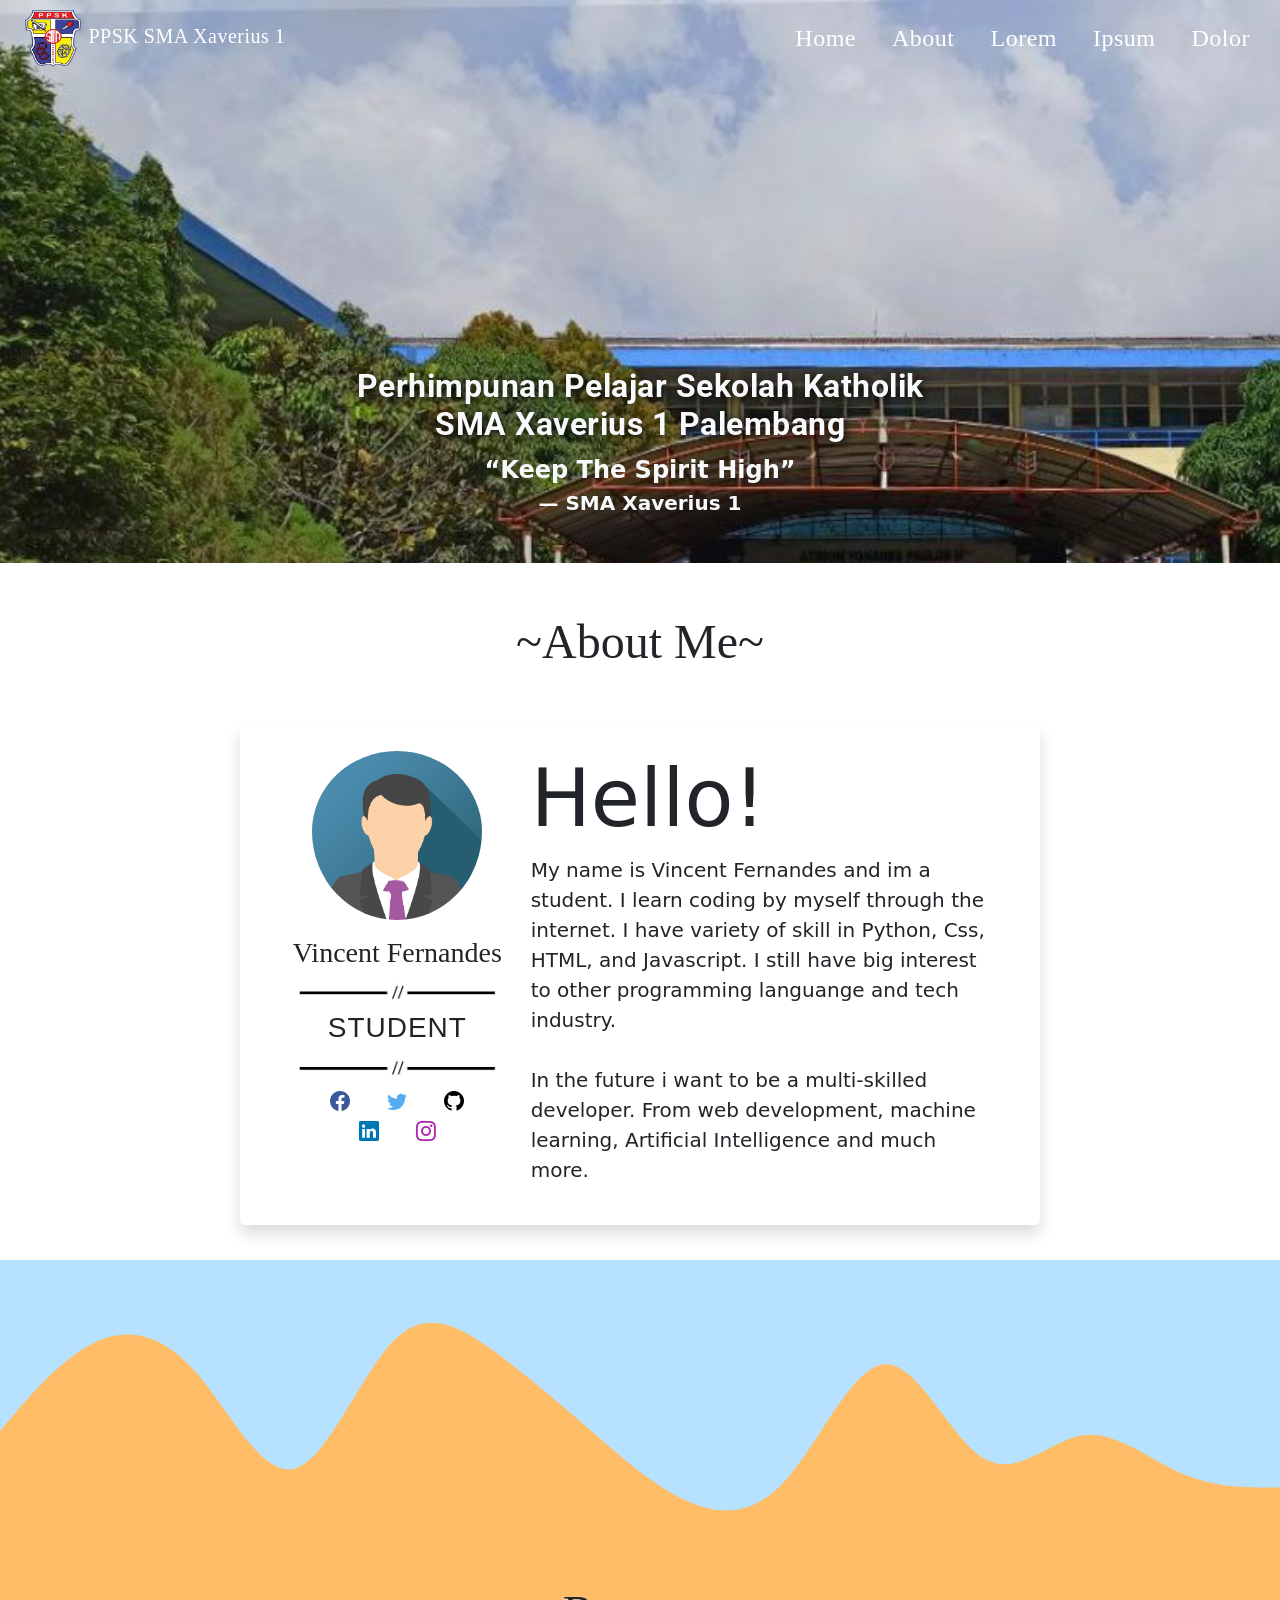
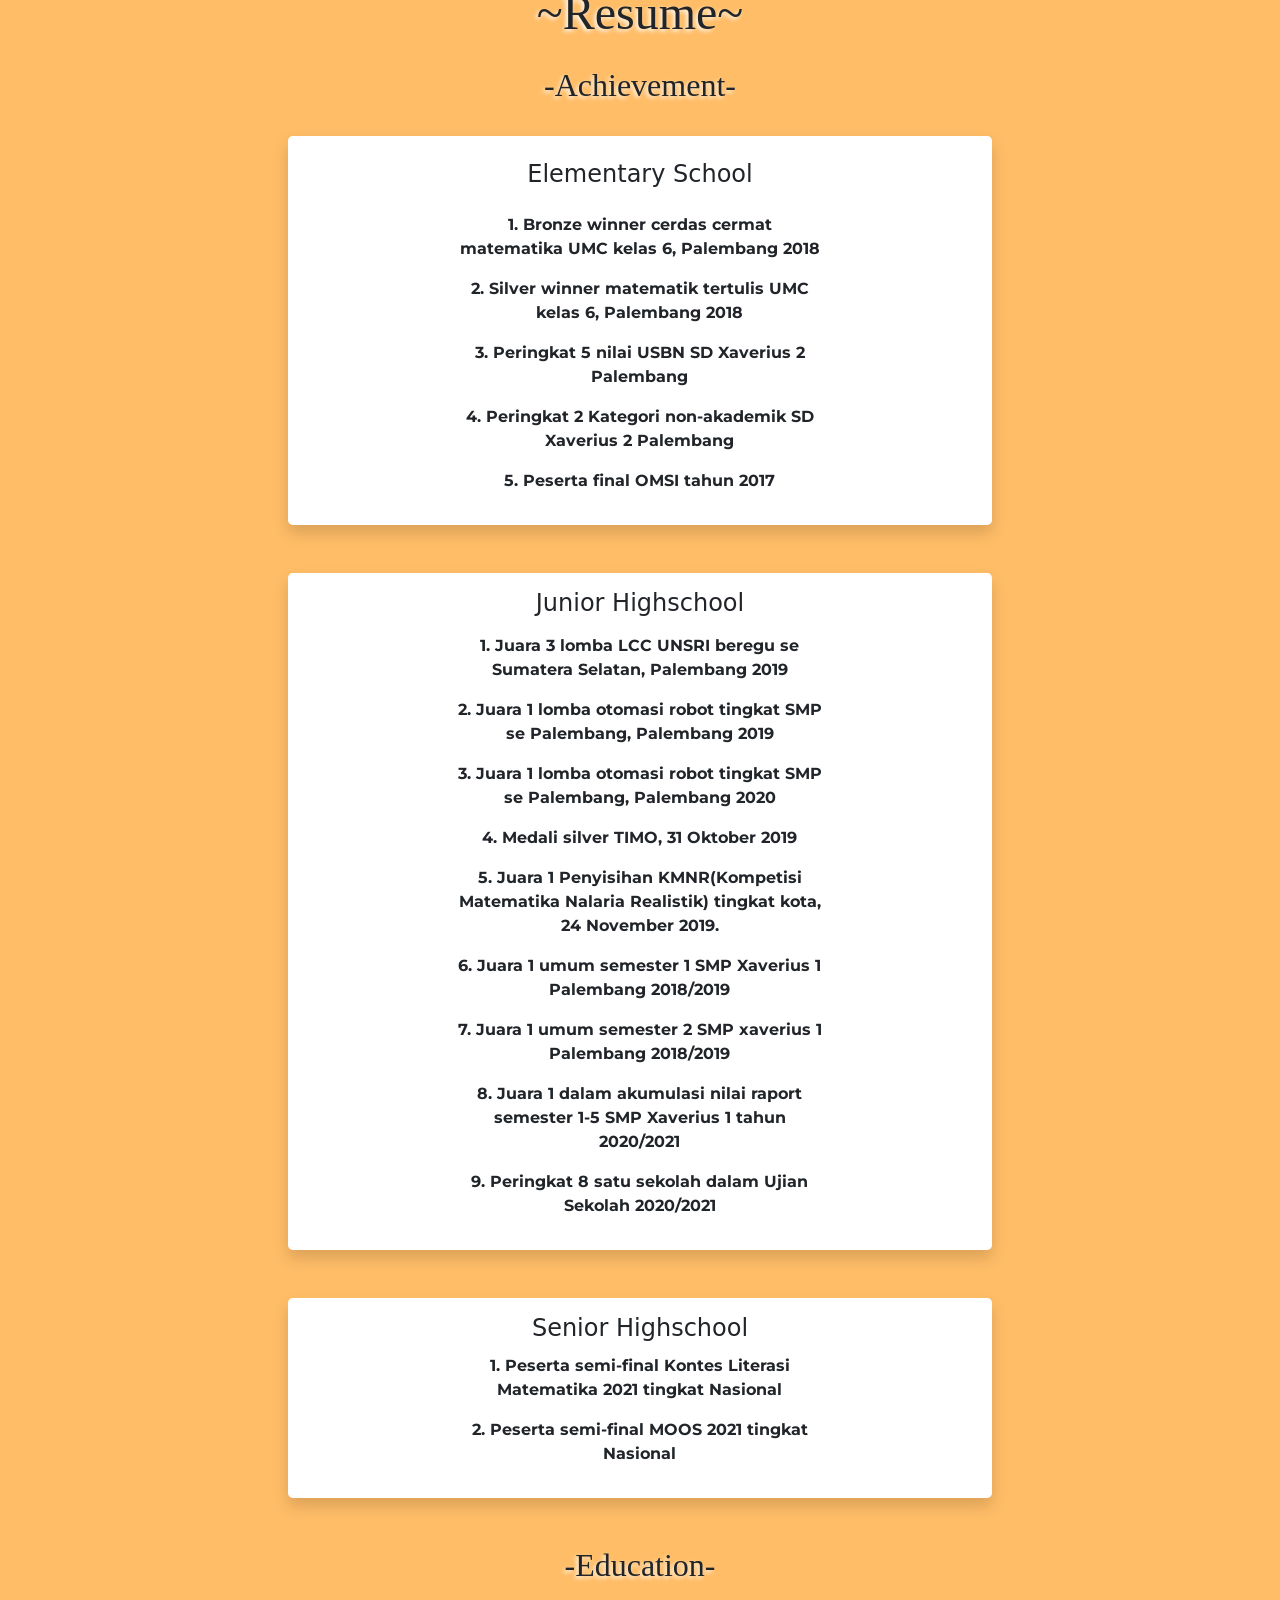
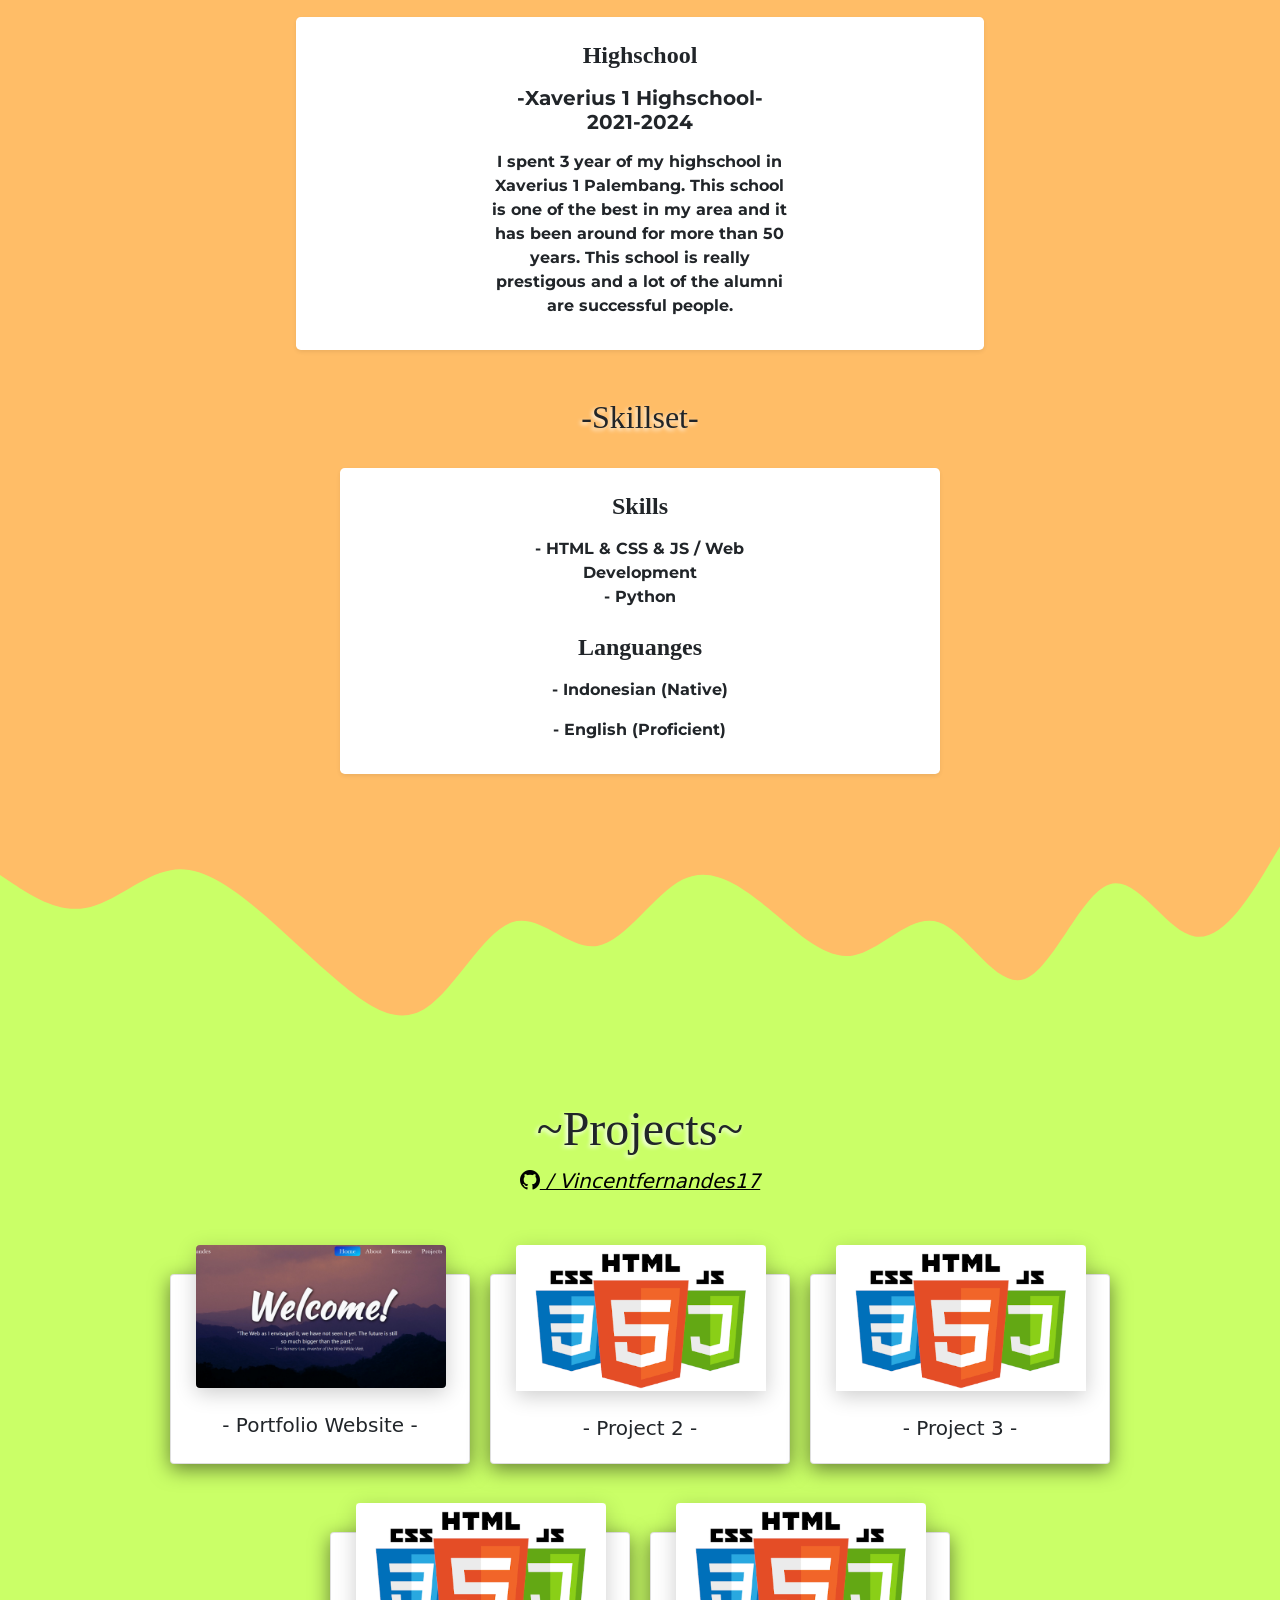
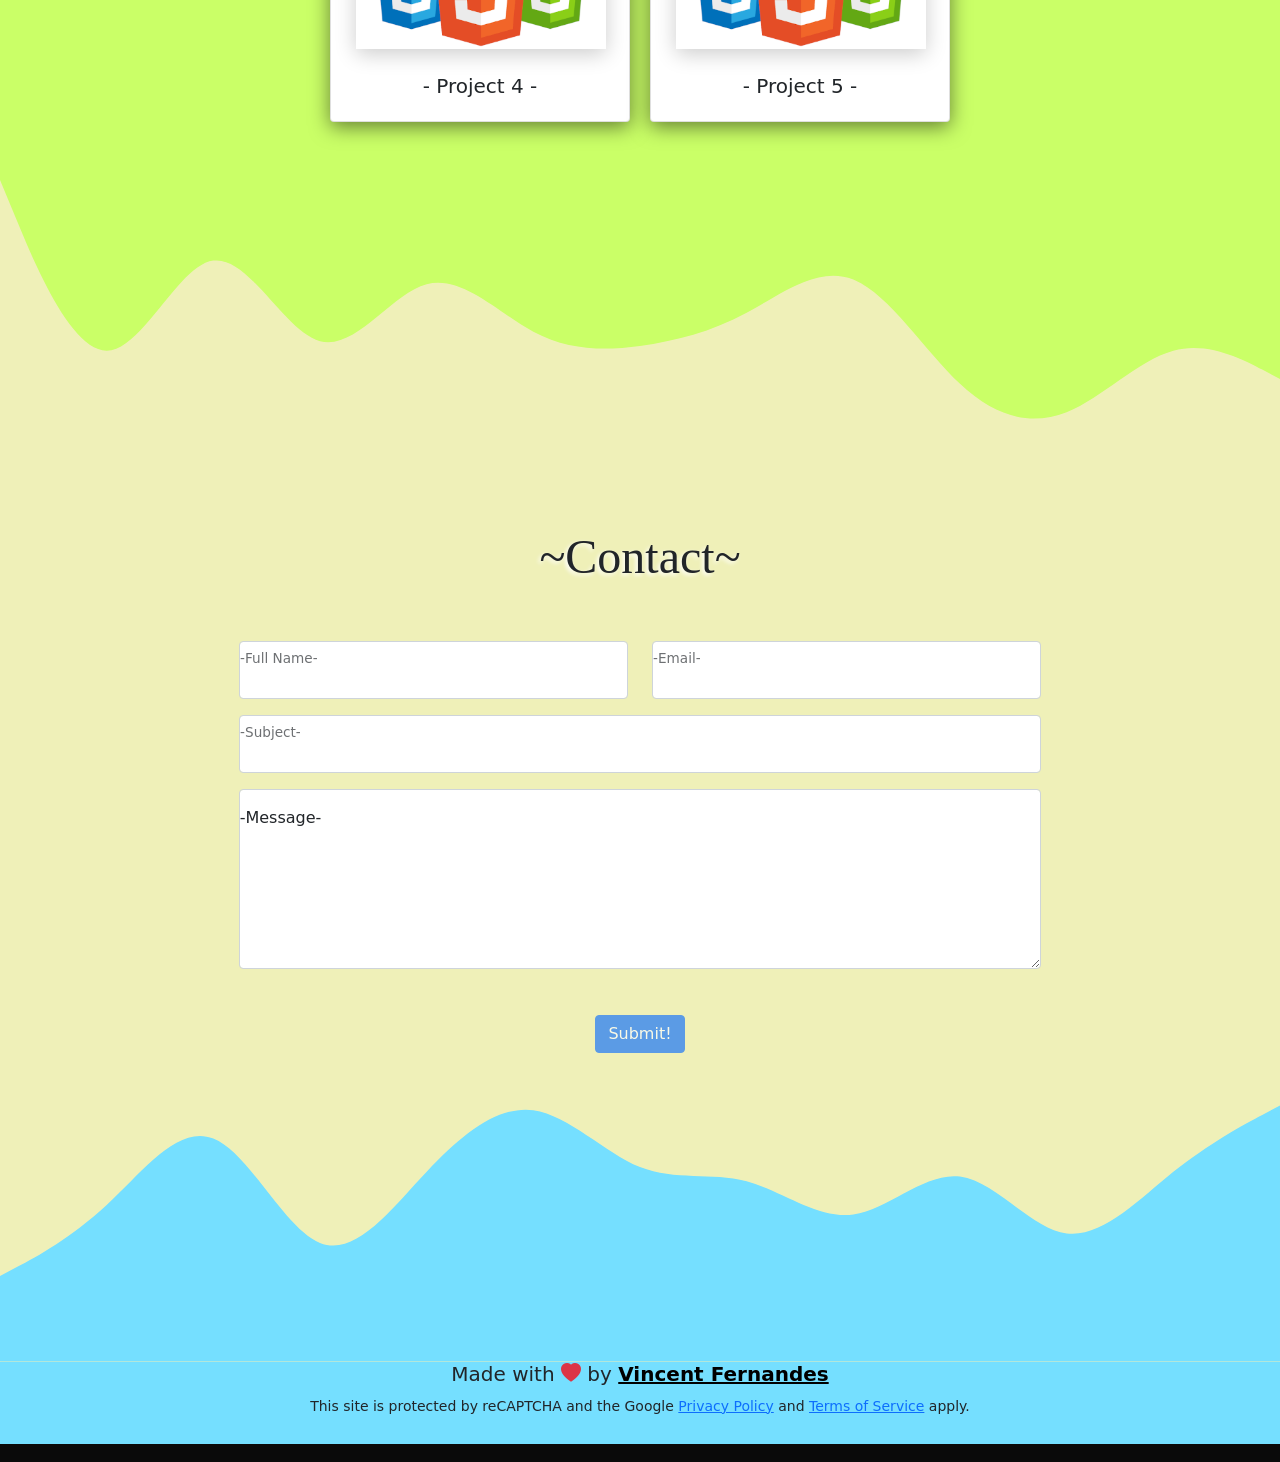
==== commit 64474db5: "osis" ====
--- a/index.html
+++ b/index.html
@@ -5,12 +5,14 @@
   <meta charset="UTF-8" />
   <meta http-equiv="X-UA-Compatible" content="IE=edge" />
   <meta name="viewport" content="width=device-width, initial-scale=1.0" />
-  <title>my portfolio!</title>
+  <title>PPSK SMA Xaverius 1 Palembang</title>
+  <link rel="icon" type="image/png" href="img/logo-sekolah-1.jpeg">
   <link rel="stylesheet" href="bootstrap-5.1.3-dist/css/bootstrap.min.css" />
   <link rel="stylesheet" href="custom.css" />
   <link rel="stylesheet" href="https://cdn.jsdelivr.net/npm/bootstrap-icons@1.6.1/font/bootstrap-icons.css" />
   <link rel="stylesheet" href="https://fonts.googleapis.com/css?family=Trirong" />
   <link rel="stylesheet" href="https://fonts.googleapis.com/css2?family=Kaushan+Script&display=swap" />
+  <link rel="stylesheet" href="https://fonts.googleapis.com/css2?family=Roboto&display=swap" />
   <link rel="stylesheet" href="https://fonts.googleapis.com/css2?family=Montserrat:wght@300&display=swap" />
   <link rel="stylesheet" href="https://fonts.googleapis.com/css2?family=Zen+Kurenaido&display=swap" />
   <link rel="stylesheet" href="https://cdnjs.cloudflare.com/ajax/libs/font-awesome/4.7.0/css/font-awesome.min.css" />
@@ -19,13 +21,13 @@
 </head>
 
 <body id="home">
-  <div class="background">
+  <div class="background ">
     <div class="container">
       <!-- Navbar start -->
       <nav class="navbar fixed-top bg-transparent navbar-expand-lg" id="nav1">
         <div class="container-fluid">
           <a class="navbar-brand logo1" href="#About" id='logo'>
-            <img src="img/logo1.svg" alt="" width="40" height="40" class="justify-content-center align-text-center" style="margin-top: -5px; margin-left: -7px;"> Vincent Fernandes
+            <img src="img/Logo-Bangau.png" alt="" width="60" height="60" class="justify-content-center align-text-center position-relative" style=" margin-left: -7px;"> PPSK SMA Xaverius 1
           </a>
           <button class="navbar-toggler" type="button" data-bs-toggle="collapse" data-bs-target="#navbarNav" aria-controls="navbarNav" aria-expanded="false" aria-label="Toggle navigation">
             <span class="navbar-toggler-icon">
@@ -41,78 +43,81 @@
                 <a class="nav-link about" href="#About">About</a>
               </li>
               <li class="nav-item">
-                <a class="nav-link resume" href="#Portfolio">Resume</a>
+                <a class="nav-link resume" href="#Portfolio">Lorem</a>
               </li>
               <li class="nav-item">
-                <a class="nav-link project" href="#Projects">Projects</a>
+                <a class="nav-link project" href="#Projects">Ipsum</a>
               </li>
               <li class="nav-item">
-                <a class="nav-link contact" href="#Contact">Contact</a>
+                <a class="nav-link contact" href="#Contact">Dolor</a>
               </li>
             </ul>
           </div>
         </div>
       </nav>
       <!--navbar end-->
+
     </div>
     <section class="text-center text-light position-absolute top-50 start-50 translate-middle" id="welcome" data-aos="fade-in">
       <!-- Home here quote -->
-      <h1 class="display-1 fw-bolder kaushan-script" style="font-size: clamp(12vw, 55%, 15vw)">Welcome!</h1>
-      <blockquote class="blockquote">
-        <p class="fs-5">“The Web as I envisaged it, we have not seen it yet. The future is still so much bigger than the past.”
-        </p>
-      </blockquote>
-      <figcaption class="blockquote-footer fs-6 text-light fw-light">Tim Berners-Lee,<cite title="Source Title">
-          Inventor of the World Wide Web.</cite></figcaption>
+      <h1 class="display-1 fw-bolder roboto-1 fs-2">Perhimpunan Pelajar Sekolah Katholik<br>SMA Xaverius 1 Palembang</h1>
+      <div style=" font-weight: bold;">
+        <blockquote class="blockquote">
+          <p class="fs-4 " style="  text-shadow: -1px -1px 2 black;
+">“Keep The Spirit High”
+          </p>
+        </blockquote>
+        <figcaption class="blockquote-footer fs-5 text-light fw-bold " tyle="  text-shadow: -1px -1px 2 black;">SMA Xaverius 1</figcaption>
+      </div>
     </section>
   </div>
   <!--background 1 end-->
   <!--separator start-->
-  <svg xmlns="http://www.w3.org/2000/svg" viewBox="0 0 1440 320" id="home1">
-    <path fill="rgb(182, 226, 255)" fill-opacity="1"
-      d="M0,128L13.3,144C26.7,160,53,192,80,202.7C106.7,213,133,203,160,181.3C186.7,160,213,128,240,128C266.7,128,293,160,320,144C346.7,128,373,64,400,48C426.7,32,453,64,480,96C506.7,128,533,160,560,186.7C586.7,213,613,235,640,218.7C666.7,203,693,149,720,133.3C746.7,117,773,139,800,128C826.7,117,853,75,880,101.3C906.7,128,933,224,960,240C986.7,256,1013,192,1040,165.3C1066.7,139,1093,149,1120,165.3C1146.7,181,1173,203,1200,176C1226.7,149,1253,75,1280,42.7C1306.7,11,1333,21,1360,32C1386.7,43,1413,53,1427,58.7L1440,64L1440,320L1426.7,320C1413.3,320,1387,320,1360,320C1333.3,320,1307,320,1280,320C1253.3,320,1227,320,1200,320C1173.3,320,1147,320,1120,320C1093.3,320,1067,320,1040,320C1013.3,320,987,320,960,320C933.3,320,907,320,880,320C853.3,320,827,320,800,320C773.3,320,747,320,720,320C693.3,320,667,320,640,320C613.3,320,587,320,560,320C533.3,320,507,320,480,320C453.3,320,427,320,400,320C373.3,320,347,320,320,320C293.3,320,267,320,240,320C213.3,320,187,320,160,320C133.3,320,107,320,80,320C53.3,320,27,320,13,320L0,320Z">
-    </path>
-  </svg>
+  <div class=" custom-shape-divider-bottom-1647695322 ">
+    <svg data-name="Layer 1 " xmlns="http://www.w3.org/2000/svg " viewBox="0 0 1200 120 " preserveAspectRatio="none ">
+        <path d="M321.39,56.44c58-10.79,114.16-30.13,172-41.86,82.39-16.72,168.19-17.73,250.45-.39C823.78,31,906.67,72,985.66,92.83c70.05,18.48,146.53,26.09,214.34,3V0H0V27.35A600.21,600.21,0,0,0,321.39,56.44Z " class="shape-fill "></path>
+    </svg>
+  </div>
   <!--separator end-->
-  <div class="background2">
-    <section id="About">
-      <h1 class="text-center display-5 trirong1 fw-normal py-5" data-aos="fade-up">~About Me~</h1>
-      <div class="container rounded-3 px-5 h-100 shadow p-3 mb-5 rounded" style="width: clamp(280px, 70%, 800px)" data-aos="fade-up" id="about-background">
-        <div class="row">
-          <div class="col-md-4 col-12 mr-2" id="leftAbout1">
-            <img src="img/avatar_image1.png" class="img center1 rounded-circle mx-auto d-block pt-2 mb-3" style="width: clamp(170px, 54%, 205px)" id="about-picture" />
-            <h1 class="fs-3 trirong text-center">Vincent Fernandes</h1>
-            <img src="img/separator1.jpeg" class="img-fluid" style="margin-top: -6px" />
-            <h1 class="fs-3 text-center fw-light zen-kurenai">STUDENT</h1>
-            <img src="img/separator1.jpeg" class="img-fluid" style="margin-top: -6px" />
+  <div class="background2 ">
+    <section id="About ">
+      <h1 class="text-center display-5 trirong1 fw-normal py-5 " data-aos="fade-up ">~About Me~</h1>
+      <div class="container rounded-3 px-5 h-100 shadow p-3 mb-5 rounded " style="width: clamp(280px, 70%, 800px) " data-aos="fade-up " id="about-background ">
+        <div class="row ">
+          <div class="col-md-4 col-12 mr-2 " id="leftAbout1 ">
+            <img src="img/avatar_image1.png " class="img center1 rounded-circle mx-auto d-block pt-2 mb-3 " style="width: clamp(170px, 54%, 205px) " id="about-picture " />
+            <h1 class="fs-3 trirong text-center ">Vincent Fernandes</h1>
+            <img src="img/separator1.jpeg " class="img-fluid " style="margin-top: -6px " />
+            <h1 class="fs-3 text-center fw-light zen-kurenai ">STUDENT</h1>
+            <img src="img/separator1.jpeg " class="img-fluid " style="margin-top: -6px " />
             <!-- Facebook -->
-            <div class="about-socialbar text-center">
-              <a style="color: #3b5998" href="#About" role="button" onclick=" window.open('https://www.facebook.com/vincent.fernandes.17','_blank')"><i
-                  class="bi bi-facebook btn-lg"></i></a>
+            <div class="about-socialbar text-center ">
+              <a style="color: #3b5998 " href="#About " role="button " onclick=" window.open( 'https://www.facebook.com/vincent.fernandes.17', '_blank') "><i
+                  class="bi bi-facebook btn-lg "></i></a>
 
               <!-- Twitter -->
-              <a style="color: #55acee" href="#About" role="button" onclick=" window.open('https://twitter.com/vincentf__','_blank')"><i
-                  class="bi bi-twitter btn-lg"></i></a>
+              <a style="color: #55acee " href="#About " role="button " onclick=" window.open( 'https://twitter.com/vincentf__', '_blank') "><i
+                  class="bi bi-twitter btn-lg "></i></a>
 
               <!-- Github -->
-              <a style="color: black" href="#About" role="button" onclick=" window.open('https://github.com/Vincentfernandes17','_blank')"><i
-                  class="bi bi-github btn-lg"></i></a>
+              <a style="color: black " href="#About " role="button " onclick=" window.open( 'https://github.com/Vincentfernandes17', '_blank') "><i
+                  class="bi bi-github btn-lg "></i></a>
 
               <!-- linkedin -->
-              <a style="color: #0077b5" href="#About" role="button" onclick=" window.open('https://www.instagram.com/vincentf__/','_blank')"><i
-                  class="bi bi-linkedin btn-lg"></i></a>
+              <a style="color: #0077b5 " href="#About " role="button " onclick=" window.open( 'https://www.instagram.com/vincentf__/', '_blank') "><i
+                  class="bi bi-linkedin btn-lg "></i></a>
 
               <!--instagram-->
-              <a style="color: #ac2bac" href="#About" role="button" onclick=" window.open('https://www.instagram.com/vincentf__/','_blank')"><i
-                  class="bi bi-instagram btn-lg"></i></a>
+              <a style="color: #ac2bac " href="#About " role="button " onclick=" window.open( 'https://www.instagram.com/vincentf__/', '_blank') "><i
+                  class="bi bi-instagram btn-lg "></i></a>
 
               <!-- mail 
-                <a style="color: #e03f3f" href="#About" role="button" onclick=" window.open('https://www.instagram.com/vincentf__/','_blank')"><i class="bi bi-mailbox btn-lg"></i></a>-->
-            </div>
-          </div>
-          <div class="col-md-8 col-112 fs-5">
-            <h1 class="display-1 fw-normal pt-2">Hello!</h1>
-            <p class="pb-2 text-right fs-5">
+                <a style="color: #e03f3f " href="#About " role="button " onclick=" window.open( 'https://www.instagram.com/vincentf__/', '_blank') "><i class="bi bi-mailbox btn-lg "></i></a>-->
+            </div>
+          </div>
+          <div class="col-md-8 col-112 fs-5 ">
+            <h1 class="display-1 fw-normal pt-2 ">Hello!</h1>
+            <p class="pb-2 text-right fs-5 ">
               My name is Vincent Fernandes and im a student. I learn coding by myself through the internet. I have variety of skill in Python, Css, HTML, and Javascript. I still have big interest to other programming languange and tech industry.
               <br />
               <br /> In the future i want to be a multi-skilled developer. From web development, machine learning, Artificial Intelligence and much more.
@@ -124,22 +129,22 @@
     </section>
   </div>
   <!--separator start-->
-  <svg id="About1" xmlns="http://www.w3.org/2000/svg" viewBox="0 0 1440 320" style="background-color: rgb(255, 189, 103); margin-top: -53px">
-    <path fill="rgb(182, 226, 255)" fill-opacity="1"
-      d="M0,192L18.5,170.7C36.9,149,74,107,111,90.7C147.7,75,185,85,222,128C258.5,171,295,245,332,234.7C369.2,224,406,128,443,90.7C480,53,517,75,554,101.3C590.8,128,628,160,665,192C701.5,224,738,256,775,272C812.3,288,849,288,886,245.3C923.1,203,960,117,997,117.3C1033.8,117,1071,203,1108,224C1144.6,245,1182,203,1218,197.3C1255.4,192,1292,224,1329,240C1366.2,256,1403,256,1422,256L1440,256L1440,0L1421.5,0C1403.1,0,1366,0,1329,0C1292.3,0,1255,0,1218,0C1181.5,0,1145,0,1108,0C1070.8,0,1034,0,997,0C960,0,923,0,886,0C849.2,0,812,0,775,0C738.5,0,702,0,665,0C627.7,0,591,0,554,0C516.9,0,480,0,443,0C406.2,0,369,0,332,0C295.4,0,258,0,222,0C184.6,0,148,0,111,0C73.8,0,37,0,18,0L0,0Z">
+  <svg id="About1 " xmlns="http://www.w3.org/2000/svg " viewBox="0 0 1440 320 " style="background-color: rgb(255, 189, 103); margin-top: -53px ">
+    <path fill="rgb(182, 226, 255) " fill-opacity="1 "
+      d="M0,192L18.5,170.7C36.9,149,74,107,111,90.7C147.7,75,185,85,222,128C258.5,171,295,245,332,234.7C369.2,224,406,128,443,90.7C480,53,517,75,554,101.3C590.8,128,628,160,665,192C701.5,224,738,256,775,272C812.3,288,849,288,886,245.3C923.1,203,960,117,997,117.3C1033.8,117,1071,203,1108,224C1144.6,245,1182,203,1218,197.3C1255.4,192,1292,224,1329,240C1366.2,256,1403,256,1422,256L1440,256L1440,0L1421.5,0C1403.1,0,1366,0,1329,0C1292.3,0,1255,0,1218,0C1181.5,0,1145,0,1108,0C1070.8,0,1034,0,997,0C960,0,923,0,886,0C849.2,0,812,0,775,0C738.5,0,702,0,665,0C627.7,0,591,0,554,0C516.9,0,480,0,443,0C406.2,0,369,0,332,0C295.4,0,258,0,222,0C184.6,0,148,0,111,0C73.8,0,37,0,18,0L0,0Z ">
     </path>
   </svg>
   <!--separator end-->
-  <div class="background3">
-    <section id="Portfolio">
-      <h1 class="text-center pt-3 fw-normal trirong1 display-5 pt-5" data-aos="fade-down">~Resume~</h1>
-      <h1 class="text-center pt-3 fw-light trirong1 fs-2 py-4" data-aos="fade-up">-Achievement-</h1>
-      <div class="container text-center">
+  <div class="background3 ">
+    <section id="Portfolio ">
+      <h1 class="text-center pt-3 fw-normal trirong1 display-5 pt-5 " data-aos="fade-down ">~Resume~</h1>
+      <h1 class="text-center pt-3 fw-light trirong1 fs-2 py-4 " data-aos="fade-up ">-Achievement-</h1>
+      <div class="container text-center ">
         <!-- bg-opacity-75 -->
-        <div class="row rounded-3 shadow p-3 mb-5 bg-body  rounded bg-light d-flex justify-content-center pt-4 mx-auto d-block" style="width: clamp(270px, 63%, 900px)" id="achi1" data-aos="fade-up">
-          <div class="col-md-7">
-            <h5 class="fs-4 pb-3 text-dark">Elementary School</h5>
-            <div class="montserrat fw-bold fs-6 text-dark">
+        <div class="row rounded-3 shadow p-3 mb-5 bg-body rounded bg-light d-flex justify-content-center pt-4 mx-auto d-block " style="width: clamp(270px, 63%, 900px) " id="achi1 " data-aos="fade-up ">
+          <div class="col-md-7 ">
+            <h5 class="fs-4 pb-3 text-dark ">Elementary School</h5>
+            <div class="montserrat fw-bold fs-6 text-dark ">
               <p>1. Bronze winner cerdas cermat matematika UMC kelas 6, Palembang 2018</p>
               <p>2. Silver winner matematik tertulis UMC kelas 6, Palembang 2018</p>
               <p>3. Peringkat 5 nilai USBN SD Xaverius 2 Palembang</p>
@@ -148,10 +153,10 @@
             </div>
           </div>
         </div>
-        <div class="row rounded-3 shadow p-3 mb-5 bg-body rounded bg-light d-flex justify-content-center mx-auto d-block" style="width: clamp(270px, 63%, 900px)" id="achi2" data-aos="fade-up">
-          <div class="col-md-7">
-            <h5 class="fs-4 pb-2">Junior Highschool</h5>
-            <div class="montserrat fw-bold fs-6">
+        <div class="row rounded-3 shadow p-3 mb-5 bg-body rounded bg-light d-flex justify-content-center mx-auto d-block " style="width: clamp(270px, 63%, 900px) " id="achi2 " data-aos="fade-up ">
+          <div class="col-md-7 ">
+            <h5 class="fs-4 pb-2 ">Junior Highschool</h5>
+            <div class="montserrat fw-bold fs-6 ">
               <p>1. Juara 3 lomba LCC UNSRI beregu se Sumatera Selatan, Palembang 2019</p>
               <p>2. Juara 1 lomba otomasi robot tingkat SMP se Palembang, Palembang 2019</p>
               <p>3. Juara 1 lomba otomasi robot tingkat SMP se Palembang, Palembang 2020</p>
@@ -164,41 +169,41 @@
             </div>
           </div>
         </div>
-        <div class="row rounded-3 shadow p-3 mb-5 bg-body rounded bg-light d-flex justify-content-center mx-auto d-block" style="width: clamp(270px, 63%, 900px)" id="achi3" data-aos="fade-down">
-          <div class="col-md-7">
-            <h5 class="fs-4 pb-1">Senior Highschool</h5>
-            <div class="montserrat fw-bold fs-6">
+        <div class="row rounded-3 shadow p-3 mb-5 bg-body rounded bg-light d-flex justify-content-center mx-auto d-block " style="width: clamp(270px, 63%, 900px) " id="achi3 " data-aos="fade-down ">
+          <div class="col-md-7 ">
+            <h5 class="fs-4 pb-1 ">Senior Highschool</h5>
+            <div class="montserrat fw-bold fs-6 ">
               <p>1. Peserta semi-final Kontes Literasi Matematika 2021 tingkat Nasional</p>
               <p>2. Peserta semi-final MOOS 2021 tingkat Nasional</p>
             </div>
           </div>
         </div>
         <!--
-          <div class="row rounded-3 shadow p-3 mb-5 bg-body rounded bg-light d-flex justify-content-center mx-auto d-block" style="width: 85%">
-            <div class="col-md-7">
-              <h5 class="fs-4 pb-3">General</h5>
+          <div class="row rounded-3 shadow p-3 mb-5 bg-body rounded bg-light d-flex justify-content-center mx-auto d-block " style="width: 85% ">
+            <div class="col-md-7 ">
+              <h5 class="fs-4 pb-3 ">General</h5>
             </div>
           </div>
           -->
         <div>
-          <h1 class="text-center fw-light trirong1 fs-2 pb-4 shado1" data-aos="fade-down">-Education-</h1>
-          <div class="container text-center">
-            <div class="row rounded-3 shadow-sm p-3 mb-5 bg-body rounded bg-light d-flex justify-content-center pt-4 mx-auto d-block" data-aos="fade-up-right" style="width: clamp(270px, 63%, 900px)" id="edu1">
-              <div class="col-md-6">
-                <h5 class="fs-4 trirong fw-bold pb-2">Highschool</h5>
-                <h6 class="fs-5 pb-2 montserrat fw-bold">-Xaverius 1 Highschool-<br />2021-2024</h6>
-                <p class="montserrat fs-6 fw-bold">
+          <h1 class="text-center fw-light trirong1 fs-2 pb-4 shado1 " data-aos="fade-down ">-Education-</h1>
+          <div class="container text-center ">
+            <div class="row rounded-3 shadow-sm p-3 mb-5 bg-body rounded bg-light d-flex justify-content-center pt-4 mx-auto d-block " data-aos="fade-up-right " style="width: clamp(270px, 63%, 900px) " id="edu1 ">
+              <div class="col-md-6 ">
+                <h5 class="fs-4 trirong fw-bold pb-2 ">Highschool</h5>
+                <h6 class="fs-5 pb-2 montserrat fw-bold ">-Xaverius 1 Highschool-<br />2021-2024</h6>
+                <p class="montserrat fs-6 fw-bold ">
                   I spent 3 year of my highschool in Xaverius 1 Palembang. This school is one of the best in my area and it has been around for more than 50 years. This school is really prestigous and a lot of the alumni are successful people.
                 </p>
               </div>
             </div>
           </div>
           <!--
-            <div class="container text-center" data-aos="fade-up">
-              <div class="row rounded-3 shadow-sm p-3 mb-5 bg-body rounded bg-light d-flex justify-content-center pt-4 mx-auto d-block" style="width: clamp(270px, 63%, 900px)" id="edu2">
-                <div class="col-md-6">
-                  <h5 class="fs-4 trirong fw-bold">University</h5>
-                  <p class="montserrat fs-6 fw-bold">
+            <div class="container text-center " data-aos="fade-up ">
+              <div class="row rounded-3 shadow-sm p-3 mb-5 bg-body rounded bg-light d-flex justify-content-center pt-4 mx-auto d-block " style="width: clamp(270px, 63%, 900px) " id="edu2 ">
+                <div class="col-md-6 ">
+                  <h5 class="fs-4 trirong fw-bold ">University</h5>
+                  <p class="montserrat fs-6 fw-bold ">
                     Lorem ipsum dolor sit amet, consectetur adipiscing elit. Sed nibh lacus, lobortis vitae maximus sed, ultricies non sapien. Sed commodo rutrum purus in tempor. Nunc eget vulputate sapien. Aliquam erat volutpat. Fusce at
                     libero eget mi tempus feugiat. Nulla accumsan a velit quis luctus. Fusce eget velit vel massa ultricies molestie vel at neque.
                   </p>
@@ -212,17 +217,17 @@
           <!--
             here you put experience in the future
           -->
-          <div data-aos="zoom-in-up">
-            <h1 class="text-center fw-light trirong1 fs-2 pb-4 shado1">-Skillset-</h1>
-            <div class="container text-center">
-              <div class="row rounded-3 shadow-sm p-3 mb-5 bg-body rounded bg-light d-flex justify-content-center pt-4 mx-auto d-block" style="width: clamp(270px, 55%, 790px)" id="skill1">
-                <div class="col-md-6">
-                  <h6 class="fs-4 pb-2 trirong fw-bolder">Skills</h6>
-                  <p class="montserrat fs-6 fw-bold pb-2">- HTML & CSS & JS / Web Development<br />- Python
+          <div data-aos="zoom-in-up ">
+            <h1 class="text-center fw-light trirong1 fs-2 pb-4 shado1 ">-Skillset-</h1>
+            <div class="container text-center ">
+              <div class="row rounded-3 shadow-sm p-3 mb-5 bg-body rounded bg-light d-flex justify-content-center pt-4 mx-auto d-block " style="width: clamp(270px, 55%, 790px) " id="skill1 ">
+                <div class="col-md-6 ">
+                  <h6 class="fs-4 pb-2 trirong fw-bolder ">Skills</h6>
+                  <p class="montserrat fs-6 fw-bold pb-2 ">- HTML & CSS & JS / Web Development<br />- Python
                   </p>
-                  <h6 class="fs-4 pb-2 trirong fw-bolder">Languanges</h6>
-                  <p class="montserrat fs-6 fw-bold fb-1">- Indonesian (Native)</p>
-                  <p class="montserrat fs-6 fw-bold">- English (Proficient)</p>
+                  <h6 class="fs-4 pb-2 trirong fw-bolder ">Languanges</h6>
+                  <p class="montserrat fs-6 fw-bold fb-1 ">- Indonesian (Native)</p>
+                  <p class="montserrat fs-6 fw-bold ">- English (Proficient)</p>
                 </div>
               </div>
             </div>
@@ -232,57 +237,57 @@
     </section>
     </div>
     <!--separator start-->
-    <svg xmlns="http://www.w3.org/2000/svg" viewBox="0 0 1440 320" style="background-color: rgb(202, 255, 103); margin-top: -48px">
-    <path fill="rgb(255, 189, 103)" fill-opacity="1"
-      d="M0,64L16,74.7C32,85,64,107,96,101.3C128,96,160,64,192,58.7C224,53,256,75,288,101.3C320,128,352,160,384,186.7C416,213,448,235,480,213.3C512,192,544,128,576,117.3C608,107,640,149,672,144C704,139,736,85,768,69.3C800,53,832,75,864,101.3C896,128,928,160,960,154.7C992,149,1024,107,1056,117.3C1088,128,1120,192,1152,181.3C1184,171,1216,85,1248,74.7C1280,64,1312,128,1344,133.3C1376,139,1408,85,1424,58.7L1440,32L1440,0L1424,0C1408,0,1376,0,1344,0C1312,0,1280,0,1248,0C1216,0,1184,0,1152,0C1120,0,1088,0,1056,0C1024,0,992,0,960,0C928,0,896,0,864,0C832,0,800,0,768,0C736,0,704,0,672,0C640,0,608,0,576,0C544,0,512,0,480,0C448,0,416,0,384,0C352,0,320,0,288,0C256,0,224,0,192,0C160,0,128,0,96,0C64,0,32,0,16,0L0,0Z">
+    <svg xmlns="http://www.w3.org/2000/svg " viewBox="0 0 1440 320 " style="background-color: rgb(202, 255, 103); margin-top: -48px ">
+    <path fill="rgb(255, 189, 103) " fill-opacity="1 "
+      d="M0,64L16,74.7C32,85,64,107,96,101.3C128,96,160,64,192,58.7C224,53,256,75,288,101.3C320,128,352,160,384,186.7C416,213,448,235,480,213.3C512,192,544,128,576,117.3C608,107,640,149,672,144C704,139,736,85,768,69.3C800,53,832,75,864,101.3C896,128,928,160,960,154.7C992,149,1024,107,1056,117.3C1088,128,1120,192,1152,181.3C1184,171,1216,85,1248,74.7C1280,64,1312,128,1344,133.3C1376,139,1408,85,1424,58.7L1440,32L1440,0L1424,0C1408,0,1376,0,1344,0C1312,0,1280,0,1248,0C1216,0,1184,0,1152,0C1120,0,1088,0,1056,0C1024,0,992,0,960,0C928,0,896,0,864,0C832,0,800,0,768,0C736,0,704,0,672,0C640,0,608,0,576,0C544,0,512,0,480,0C448,0,416,0,384,0C352,0,320,0,288,0C256,0,224,0,192,0C160,0,128,0,96,0C64,0,32,0,16,0L0,0Z ">
     </path>
   </svg>
     <!--separator end-->
-    <div class="background4">
-      <section id="Projects">
-        <h1 class="text-center pt-2 fw-normal trirong1 display-5 py-6" data-aos="fade-up">~Projects~</h1>
+    <div class="background4 ">
+      <section id="Projects ">
+        <h1 class="text-center pt-2 fw-normal trirong1 display-5 py-6 " data-aos="fade-up ">~Projects~</h1>
         <!-- Github -->
-        <div class="text-center pb-5" data-aos="fade-down" id="github-project">
-          <a style="color: black" href="#About" role="button" onclick=" window.open('https://github.com/Vincentfernandes17','_blank')"><i class="bi bi-github btn-lg"> /
+        <div class="text-center pb-5 " data-aos="fade-down " id="github-project ">
+          <a style="color: black " href="#About " role="button " onclick=" window.open( 'https://github.com/Vincentfernandes17', '_blank') "><i class="bi bi-github btn-lg "> /
             Vincentfernandes17</i></a>
         </div>
-        <div class="row mx-3 pb-1 text-center" data-aos="fade-up-right">
-          <div class="container d-flex align-items-center justify-content-center position-relative flex-wrap">
-            <div class="card d-flex position-relative flex-column">
-              <div class="imgContainer">
-                <a href="#home" target="_blank">
-                  <img src="img/project-1.jpeg" class="card-img-top" alt="..." />
+        <div class="row mx-3 pb-1 text-center " data-aos="fade-up-right ">
+          <div class="container d-flex align-items-center justify-content-center position-relative flex-wrap ">
+            <div class="card d-flex position-relative flex-column ">
+              <div class="imgContainer ">
+                <a href="#home " target="_blank ">
+                  <img src="img/project-1.jpeg " class="card-img-top " alt="... " />
                 </a>
               </div>
-              <h5 style="margin-top: -25px;">- Portfolio Website -</h5>
-              <div class="content">
+              <h5 style="margin-top: -25px; ">- Portfolio Website -</h5>
+              <div class="content ">
                 <br />
                 <p>This is my first project and it is my personal portfolio. This project teach me a lot about web development fundamnetal. <br /><strong>Tool used:</strong><br />- HTML / JavaScript / CSS / Bootstrap -
                 </p>
                 <p><br /></p>
               </div>
             </div>
-            <div class="card d-flex position-relative flex-column">
-              <div class="imgContainer">
-                <a href="#home" target="_blank">
-                  <img src="img/htmlcssjs.png" class="card-img-top" alt="..." />
+            <div class="card d-flex position-relative flex-column ">
+              <div class="imgContainer ">
+                <a href="#home " target="_blank ">
+                  <img src="img/htmlcssjs.png " class="card-img-top " alt="... " />
                 </a>
               </div>
-              <h5 style="margin-top: -25px;">- Project 2 -</h5>
-              <div class="content">
+              <h5 style="margin-top: -25px; ">- Project 2 -</h5>
+              <div class="content ">
                 <br />
                 <p>This is my first project and it is my personal portfolio. This project teach me a lot about web development fundamnetal. <br /><strong>Tool used:</strong><br />- HTML / JavaScript / CSS / Bootstrap -
                 </p>
               </div>
             </div>
-            <div class="card d-flex position-relative flex-column">
-              <div class="imgContainer">
-                <a href="#home" target="_blank">
-                  <img src="img/htmlcssjs.png" class="card-img-top" alt="..." />
+            <div class="card d-flex position-relative flex-column ">
+              <div class="imgContainer ">
+                <a href="#home " target="_blank ">
+                  <img src="img/htmlcssjs.png " class="card-img-top " alt="... " />
                 </a>
               </div>
-              <h5 style="margin-top: -25px;">- Project 3 -</h5>
-              <div class="content">
+              <h5 style="margin-top: -25px; ">- Project 3 -</h5>
+              <div class="content ">
                 <br />
                 <p>This is my first project and it is my personal portfolio. This project teach me a lot about web development fundamnetal. <br /><strong>Tool used:</strong><br />- HTML / JavaScript / CSS / Bootstrap -
                 </p>
@@ -290,29 +295,29 @@
             </div>
           </div>
         </div>
-        <div class="row mx-3 py-1 text-center" data-aos="fade-up-right">
-          <div class="container d-flex align-items-center justify-content-center position-relative flex-wrap">
-            <div class="card d-flex position-relative flex-column">
-              <div class="imgContainer">
-                <a href="#home" target="_blank">
-                  <img src="img/htmlcssjs.png" class="card-img-top" alt="..." />
+        <div class="row mx-3 py-1 text-center " data-aos="fade-up-right ">
+          <div class="container d-flex align-items-center justify-content-center position-relative flex-wrap ">
+            <div class="card d-flex position-relative flex-column ">
+              <div class="imgContainer ">
+                <a href="#home " target="_blank ">
+                  <img src="img/htmlcssjs.png " class="card-img-top " alt="... " />
                 </a>
               </div>
-              <h5 style="margin-top: -25px;">- Project 4 -</h5>
-              <div class="content">
+              <h5 style="margin-top: -25px; ">- Project 4 -</h5>
+              <div class="content ">
                 <br />
                 <p>This is my first project and it is my personal portfolio. This project teach me a lot about web development fundamnetal. <br /><strong>Tool used:</strong><br />- HTML / JavaScript / CSS / Bootstrap -
                 </p>
               </div>
             </div>
-            <div class="card d-flex position-relative flex-column">
-              <div class="imgContainer">
-                <a href="#home" target="_blank">
-                  <img src="img/htmlcssjs.png" class="card-img-top" alt="..." />
+            <div class="card d-flex position-relative flex-column ">
+              <div class="imgContainer ">
+                <a href="#home " target="_blank ">
+                  <img src="img/htmlcssjs.png " class="card-img-top " alt="... " />
                 </a>
               </div>
-              <h5 style="margin-top: -25px;">- Project 5 -</h5>
-              <div class="content">
+              <h5 style="margin-top: -25px; ">- Project 5 -</h5>
+              <div class="content ">
                 <br />
                 <p>This is my first project and it is my personal portfolio. This project teach me a lot about web development fundamnetal. <br /><strong>Tool used:</strong><br />- HTML / JavaScript / CSS / Bootstrap -
                 </p>
@@ -324,60 +329,60 @@
       </section>
     </div>
     <!--Separator here-->
-    <svg xmlns="http://www.w3.org/2000/svg" viewBox="0 0 1440 320" style="background-color: rgb(239, 240, 184)">
-    <path fill="rgb(202, 255, 103)" fill-opacity="1"
-      d="M0,0L20,48C40,96,80,192,120,192C160,192,200,96,240,90.7C280,85,320,171,360,181.3C400,192,440,128,480,117.3C520,107,560,149,600,170.7C640,192,680,192,720,186.7C760,181,800,171,840,149.3C880,128,920,96,960,112C1000,128,1040,192,1080,229.3C1120,267,1160,277,1200,261.3C1240,245,1280,203,1320,192C1360,181,1400,203,1420,213.3L1440,224L1440,0L1420,0C1400,0,1360,0,1320,0C1280,0,1240,0,1200,0C1160,0,1120,0,1080,0C1040,0,1000,0,960,0C920,0,880,0,840,0C800,0,760,0,720,0C680,0,640,0,600,0C560,0,520,0,480,0C440,0,400,0,360,0C320,0,280,0,240,0C200,0,160,0,120,0C80,0,40,0,20,0L0,0Z">
+    <svg xmlns="http://www.w3.org/2000/svg " viewBox="0 0 1440 320 " style="background-color: rgb(239, 240, 184) ">
+    <path fill="rgb(202, 255, 103) " fill-opacity="1 "
+      d="M0,0L20,48C40,96,80,192,120,192C160,192,200,96,240,90.7C280,85,320,171,360,181.3C400,192,440,128,480,117.3C520,107,560,149,600,170.7C640,192,680,192,720,186.7C760,181,800,171,840,149.3C880,128,920,96,960,112C1000,128,1040,192,1080,229.3C1120,267,1160,277,1200,261.3C1240,245,1280,203,1320,192C1360,181,1400,203,1420,213.3L1440,224L1440,0L1420,0C1400,0,1360,0,1320,0C1280,0,1240,0,1200,0C1160,0,1120,0,1080,0C1040,0,1000,0,960,0C920,0,880,0,840,0C800,0,760,0,720,0C680,0,640,0,600,0C560,0,520,0,480,0C440,0,400,0,360,0C320,0,280,0,240,0C200,0,160,0,120,0C80,0,40,0,20,0L0,0Z ">
     </path>
   </svg>
-    <div class="background5">
-      <section id="Contact">
-        <h1 class="text-center pt-3 fw-normal trirong1 display-5 pb-5" data-aos="fade-up"><br />~Contact~</h1>
-        <div class="row justify-content-center mx-2" data-aos="fade-down">
-          <div class="alert alert-success alert-dismissible fade show d-none my-alert col-md-8" role="alert">
+    <div class="background5 ">
+      <section id="Contact ">
+        <h1 class="text-center pt-3 fw-normal trirong1 display-5 pb-5 " data-aos="fade-up "><br />~Contact~</h1>
+        <div class="row justify-content-center mx-2 " data-aos="fade-down ">
+          <div class="alert alert-success alert-dismissible fade show d-none my-alert col-md-8 " role="alert ">
             <strong>Thank You!</strong> Your message has been sent, please kindly wait for reply.
-            <button type="button" class="btn-close" data-bs-dismiss="alert" aria-label="Close"></button>
-          </div>
-          <div class="alert alert-danger alert-dismissible fade show d-none my-alert2 col-md-8" role="alert">
+            <button type="button " class="btn-close " data-bs-dismiss="alert " aria-label="Close "></button>
+          </div>
+          <div class="alert alert-danger alert-dismissible fade show d-none my-alert2 col-md-8 " role="alert ">
             <strong>Error!</strong> Please wait or refresh your page.
-            <button type="button" class="btn-close" data-bs-dismiss="alert" aria-label="Close"></button>
-          </div>
-        </div>
-
-        <div class="row justify-content-center mx-2" data-aos="fade-down">
-          <form name="Portofolio-Contact-Form-vincentf" action="recaptcha.php" method="POST" class="needs-validation row justify-content-center mx-2" id="validd" data-aos="fade-down" novalidate>
-            <div class="form-floating mb-3 col-md-4">
-              <input type="text" placeholder="text" class="form-control" id="name1" aria-describedby="name" id="namaa" value="" minlength="3" name="name" required />
-              <label for="floatingInput">-Full Name-</label>
-              <div class="valid-feedback">Name field is valid!</div>
-              <div class="invalid-feedback">Please provide a valid name, thank you!</div>
-            </div>
-            <div class="form-floating mb-3 col-md-4">
-              <input type="email" placeholder="email" class="form-control" id="email1" aria-describedby="email" id="emaill" value="" minlength="3" name="email" required />
-              <label for="email">-Email-</label>
-              <div class="valid-feedback">Email field is valid!</div>
-              <div class="invalid-feedback">Please provide a valid email, thank you!</div>
-            </div>
-            <div class="form-floating mb-3 col-md-8">
-              <input type="text" placeholder="text" class="form-control" id="subject1" aria-describedby="subject" id="subjectt" value="" minlength="3" name="subject" required />
-              <label for="floatingInput">-Subject-</label>
-              <div class="valid-feedback">Subject field is valid!</div>
-              <div class="invalid-feedback">Please provide a valid subject, thank you!</div>
-            </div>
-            <div class="form-floating mb-3 col-md-8">
-              <textarea type="text" class="form-control" placeholder="Leave a comment here" id="pesan1" id="pesann" value="" minlength="10" name="pesan" style="height: 20vh" required></textarea>
-              <label for="comment">-Message-</label>
-              <div class="valid-feedback">Massage field is valid!</div>
-              <div class="invalid-feedback">Please leave a valid message, thank you!</div>
+            <button type="button " class="btn-close " data-bs-dismiss="alert " aria-label="Close "></button>
+          </div>
+        </div>
+
+        <div class="row justify-content-center mx-2 " data-aos="fade-down ">
+          <form name="Portofolio-Contact-Form-vincentf " action="recaptcha.php " method="POST " class="needs-validation row justify-content-center mx-2 " id="validd " data-aos="fade-down " novalidate>
+            <div class="form-floating mb-3 col-md-4 ">
+              <input type="text " placeholder="text " class="form-control " id="name1 " aria-describedby="name " id="namaa " value=" " minlength="3 " name="name " required />
+              <label for="floatingInput ">-Full Name-</label>
+              <div class="valid-feedback ">Name field is valid!</div>
+              <div class="invalid-feedback ">Please provide a valid name, thank you!</div>
+            </div>
+            <div class="form-floating mb-3 col-md-4 ">
+              <input type="email " placeholder="email " class="form-control " id="email1 " aria-describedby="email " id="emaill " value=" " minlength="3 " name="email " required />
+              <label for="email ">-Email-</label>
+              <div class="valid-feedback ">Email field is valid!</div>
+              <div class="invalid-feedback ">Please provide a valid email, thank you!</div>
+            </div>
+            <div class="form-floating mb-3 col-md-8 ">
+              <input type="text " placeholder="text " class="form-control " id="subject1 " aria-describedby="subject " id="subjectt " value=" " minlength="3 " name="subject " required />
+              <label for="floatingInput ">-Subject-</label>
+              <div class="valid-feedback ">Subject field is valid!</div>
+              <div class="invalid-feedback ">Please provide a valid subject, thank you!</div>
+            </div>
+            <div class="form-floating mb-3 col-md-8 ">
+              <textarea type="text " class="form-control " placeholder="Leave a comment here " id="pesan1 " id="pesann " value=" " minlength="10 " name="pesan " style="height: 20vh " required></textarea>
+              <label for="comment ">-Message-</label>
+              <div class="valid-feedback ">Massage field is valid!</div>
+              <div class="invalid-feedback ">Please leave a valid message, thank you!</div>
             </div>
             <div>
-              <div class="form-group">
-                <div class="g-recaptcha" data-sitekey="6LfD3EYdAAAAAMkwdkiOLF_3Lqj79s-wUwY51rOq" data-callback="verifyRecaptchaCallback" data-expired-callback="expiredRecaptchaCallback"></div>
-                <input class="form-control d-none" data-recaptcha="true" required data-error="Please complete the Captcha" />
-                <div class="help-block with-errors"></div>
-              </div>
-              <button type="submit" class="mx-auto d-block btn btn-primary btn-kirim" id="form-submit" onsubmit="verifyRecaptchaCallback();" disabled>Submit!</button>
-              <button class="btn btn-primary btn-loading mx-auto d-block d-none" type="button" disabled>
-              <span class="spinner-border spinner-border-sm" role="status" aria-hidden="true"></span>
+              <div class="form-group ">
+                <div class="g-recaptcha " data-sitekey="6LfD3EYdAAAAAMkwdkiOLF_3Lqj79s-wUwY51rOq " data-callback="verifyRecaptchaCallback " data-expired-callback="expiredRecaptchaCallback "></div>
+                <input class="form-control d-none " data-recaptcha="true " required data-error="Please complete the Captcha " />
+                <div class="help-block with-errors "></div>
+              </div>
+              <button type="submit " class="mx-auto d-block btn btn-primary btn-kirim " id="form-submit " onsubmit="verifyRecaptchaCallback(); " disabled>Submit!</button>
+              <button class="btn btn-primary btn-loading mx-auto d-block d-none " type="button " disabled>
+              <span class="spinner-border spinner-border-sm " role="status " aria-hidden="true "></span>
               Loading...
             </button>
               <br>
@@ -388,28 +393,28 @@
     </div>
     </section>
   </div>
-  <svg xmlns="http://www.w3.org/2000/svg" viewBox="0 0 1440 320" style="background-color: rgb(239, 240, 184)">
-    <path fill="rgb(117, 223, 255)" fill-opacity="1"
-      d="M0,224L20,213.3C40,203,80,181,120,144C160,107,200,53,240,69.3C280,85,320,171,360,186.7C400,203,440,149,480,106.7C520,64,560,32,600,37.3C640,43,680,85,720,101.3C760,117,800,107,840,117.3C880,128,920,160,960,154.7C1000,149,1040,107,1080,112C1120,117,1160,171,1200,176C1240,181,1280,139,1320,106.7C1360,75,1400,53,1420,42.7L1440,32L1440,320L1420,320C1400,320,1360,320,1320,320C1280,320,1240,320,1200,320C1160,320,1120,320,1080,320C1040,320,1000,320,960,320C920,320,880,320,840,320C800,320,760,320,720,320C680,320,640,320,600,320C560,320,520,320,480,320C440,320,400,320,360,320C320,320,280,320,240,320C200,320,160,320,120,320C80,320,40,320,20,320L0,320Z">
+  <svg xmlns="http://www.w3.org/2000/svg " viewBox="0 0 1440 320 " style="background-color: rgb(239, 240, 184) ">
+    <path fill="rgb(117, 223, 255) " fill-opacity="1 "
+      d="M0,224L20,213.3C40,203,80,181,120,144C160,107,200,53,240,69.3C280,85,320,171,360,186.7C400,203,440,149,480,106.7C520,64,560,32,600,37.3C640,43,680,85,720,101.3C760,117,800,107,840,117.3C880,128,920,160,960,154.7C1000,149,1040,107,1080,112C1120,117,1160,171,1200,176C1240,181,1280,139,1320,106.7C1360,75,1400,53,1420,42.7L1440,32L1440,320L1420,320C1400,320,1360,320,1320,320C1280,320,1240,320,1200,320C1160,320,1120,320,1080,320C1040,320,1000,320,960,320C920,320,880,320,840,320C800,320,760,320,720,320C680,320,640,320,600,320C560,320,520,320,480,320C440,320,400,320,360,320C320,320,280,320,240,320C200,320,160,320,120,320C80,320,40,320,20,320L0,320Z ">
     </path>
   </svg>
-  <div class="background6">
-    <footer class="text-center pb-3" id="footer">
-      <h1 class="fs-5 mx-auto d-block">Made with <i class="bi bi-heart-fill text-danger"></i> by <a href="https://www.instagram.com/vincentf__/" target="_blank" class="text-black fw-bold">Vincent
+  <div class="background6 ">
+    <footer class="text-center pb-3 " id="footer ">
+      <h1 class="fs-5 mx-auto d-block ">Made with <i class="bi bi-heart-fill text-danger "></i> by <a href="https://www.instagram.com/vincentf__/ " target="_blank " class="text-black fw-bold ">Vincent
           Fernandes</a>
       </h1>
-      <small class="fw-normal">This site is protected by reCAPTCHA and the Google
-        <a href="https://policies.google.com/privacy">Privacy Policy</a> and
-        <a href="https://policies.google.com/terms">Terms of Service</a> apply.</small>
+      <small class="fw-normal ">This site is protected by reCAPTCHA and the Google
+        <a href="https://policies.google.com/privacy ">Privacy Policy</a> and
+        <a href="https://policies.google.com/terms ">Terms of Service</a> apply.</small>
     </footer>
   </div>
 
-  <script src="https://cdn.jsdelivr.net/npm/bootstrap@5.1.3/dist/js/bootstrap.bundle.min.js" integrity="sha384-ka7Sk0Gln4gmtz2MlQnikT1wXgYsOg+OMhuP+IlRH9sENBO0LRn5q+8nbTov4+1p" crossorigin="anonymous">
+  <script src="https://cdn.jsdelivr.net/npm/bootstrap@5.1.3/dist/js/bootstrap.bundle.min.js " integrity="sha384-ka7Sk0Gln4gmtz2MlQnikT1wXgYsOg+OMhuP+IlRH9sENBO0LRn5q+8nbTov4+1p " crossorigin="anonymous ">
   </script>
   <!--Google spreadsheet data-->
-  <script src="main.js"></script>
-
-  <script type="text/javascript">
+  <script src="main.js "></script>
+
+  <script type="text/javascript ">
     function validating() {
       var btnSubmit = document.querySelector('#form-submit');
       const inpObj1 = document.getElementById('name1');
@@ -481,7 +486,7 @@
       verifyRecaptchaCallback();
     });
   </script>
-  <script src="https://unpkg.com/aos@next/dist/aos.js"></script>
+  <script src="https://unpkg.com/aos@next/dist/aos.js "></script>
   <script>
     AOS.init();
   </script>
--- a/custom.css
+++ b/custom.css
@@ -20,6 +20,10 @@
   overflow: hidden;
 }
 
+.bg-putih {
+  background: rgb(255, 255, 255);
+}
+
 #nav1 a {
   font-weight: 97;
   position: relative;
@@ -28,6 +32,7 @@
   color: #ffffff;
   letter-spacing: 0.5px;
   padding: 0 18px 0 18px;
+  font-weight: 500;
 }
 
 #nav1 a:after {
@@ -36,23 +41,23 @@
   bottom: 0;
   left: 50%;
   width: 0%;
-  height: 3px;
-  background: rgb(245, 103, 103);
+  height: 2px;
+  background: rgb(0, 0, 0);
   transition: 0.2s ease-out;
 }
 
 #nav1 a:hover {
   text-shadow: -1px -1px 2 black;
-  font-weight: bold;
+  color: #666666;
 }
 
 #nav1 a:hover:after {
-  left: 5px;
-  width: 90%;
+  left: 4px;
+  width: 92%;
 }
 
 .background {
-  background-image: url('img/dark2.png');
+  background-image: url('img/bg-sekolah-1.jpg');
   background-repeat: no-repeat;
   background-size: cover;
   margin-left: -10px;
@@ -60,8 +65,9 @@
   margin-top: -18px;
   height: 650px;
   width: auto;
-  max-width: 1400px;
+  max-width: 10000000px;
   top: 0;
+  background-attachment: fixed;
 }
 
 .kaushan-script {
@@ -70,17 +76,47 @@
   text-shadow: 2px 2px 10px black;
 }
 
+.roboto-1 {
+  font-family: 'roboto', cursive;
+  letter-spacing: 0.5px;
+  text-shadow: 2px 2px 10px black;
+}
+
 .zen-kurenai {
   font-family: 'zen kurenai', sans-serif;
   letter-spacing: 1px;
   font-size: 11vw;
 }
 
+
+/* wave */
+
+.custom-shape-divider-bottom-1647695322 {
+  position: absolute;
+  bottom: 0;
+  left: 0;
+  width: 100%;
+  overflow: hidden;
+  line-height: 0;
+  transform: rotate(180deg);
+}
+
+.custom-shape-divider-bottom-1647695322 svg {
+  position: relative;
+  display: block;
+  width: calc(100% + 1.3px);
+  height: 73px;
+}
+
+.custom-shape-divider-bottom-1647695322 .shape-fill {
+  fill: #FFFFFF;
+}
+
 .background2 {
-  margin-top: -10px;
+  margin-top: -69px;
   padding-top: 2px;
   height: auto;
-  background-color: rgb(182, 226, 255);
+  background-color: rgb(255, 255, 255);
 }
 
 #about-background {
@@ -262,4 +298,69 @@
   .container .card:hover {
     height: 47vh;
   }
+}
+
+@media (max-height: 750px) {
+  .container .card:hover {
+    height: 57vh;
+  }
+}
+
+@media only screen and (max-width: 995px) {
+  #logo {
+    margin-top: 8px;
+  }
+  .background2 {
+    margin-top: -1px;
+    padding-top: 2px;
+    height: auto;
+    background-color: rgb(255, 255, 255);
+  }
+  .custom-shape-divider-bottom-1647695322 {
+    position: absolute;
+    bottom: 0;
+    left: 0;
+    width: 100%;
+    overflow: hidden;
+    line-height: 0;
+    transform: rotate(180deg);
+  }
+  .custom-shape-divider-bottom-1647695322 svg {
+    position: relative;
+    display: block;
+    width: calc(100% + 1.3px);
+    height: 73px;
+    margin-top: 125px;
+  }
+  .custom-shape-divider-bottom-1647695322 .shape-fill {
+    fill: #FFFFFF;
+  }
+}
+
+@media only screen and (max-width: 1200px) {
+  .background2 {
+    margin-top: -1px;
+    padding-top: 2px;
+    height: auto;
+    background-color: rgb(255, 255, 255);
+  }
+  .custom-shape-divider-bottom-1647695322 {
+    position: absolute;
+    bottom: 0;
+    left: 0;
+    width: 100%;
+    overflow: hidden;
+    line-height: 0;
+    transform: rotate(180deg);
+  }
+  .custom-shape-divider-bottom-1647695322 svg {
+    position: relative;
+    display: block;
+    width: calc(100% + 1.3px);
+    height: 73px;
+    margin-top: 125px;
+  }
+  .custom-shape-divider-bottom-1647695322 .shape-fill {
+    fill: #FFFFFF;
+  }
 }
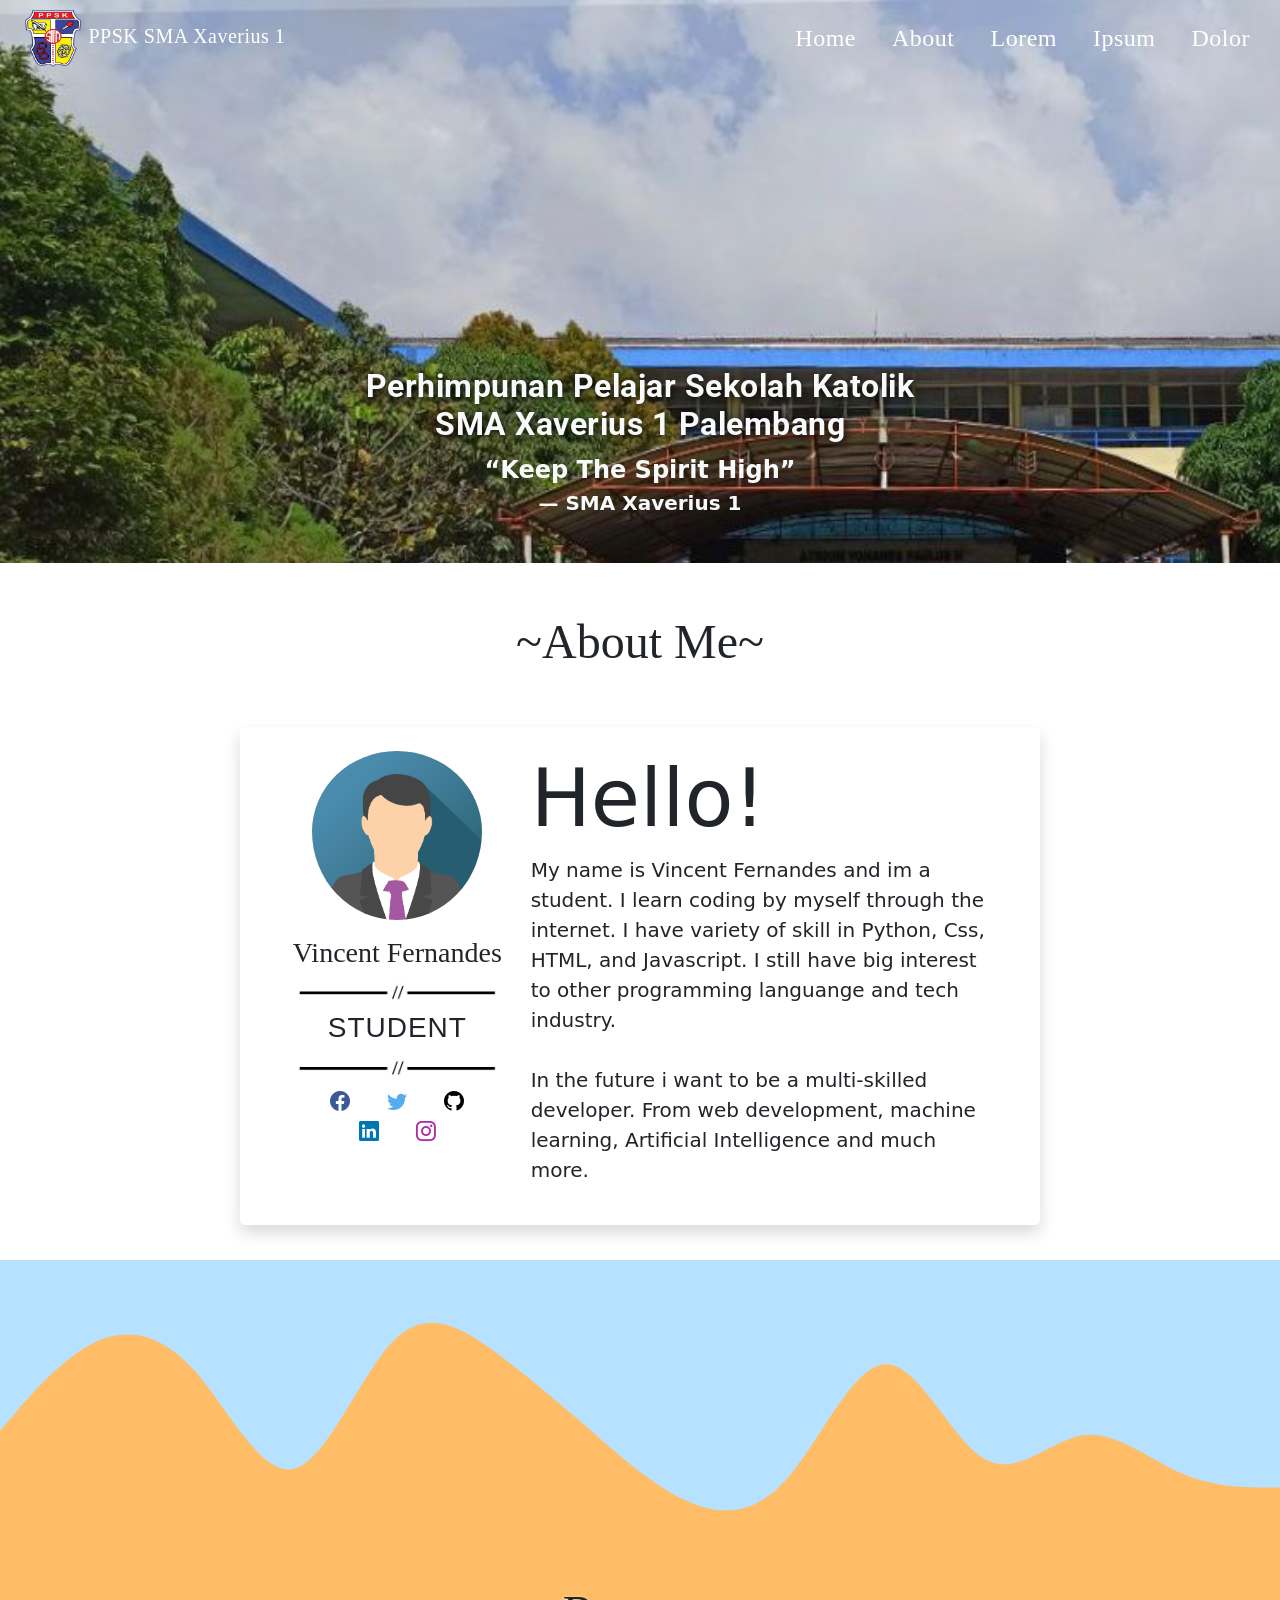
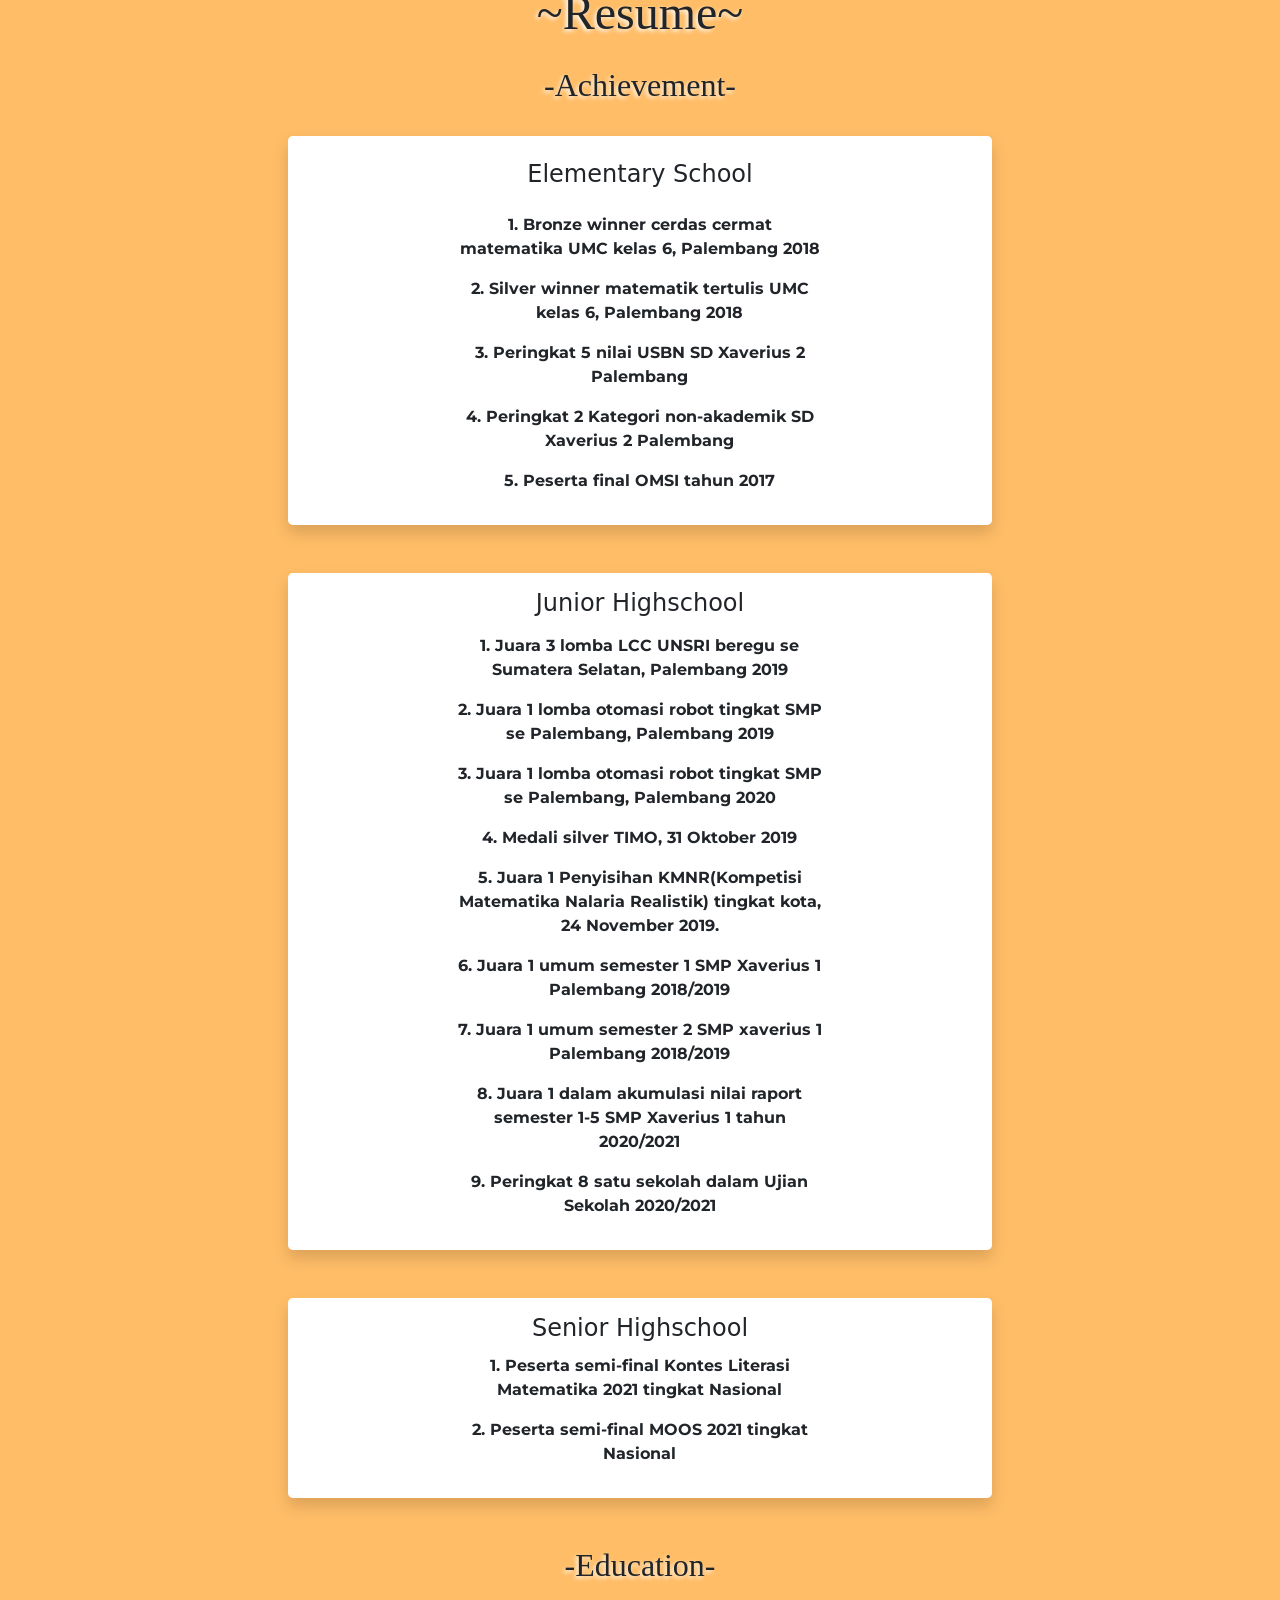
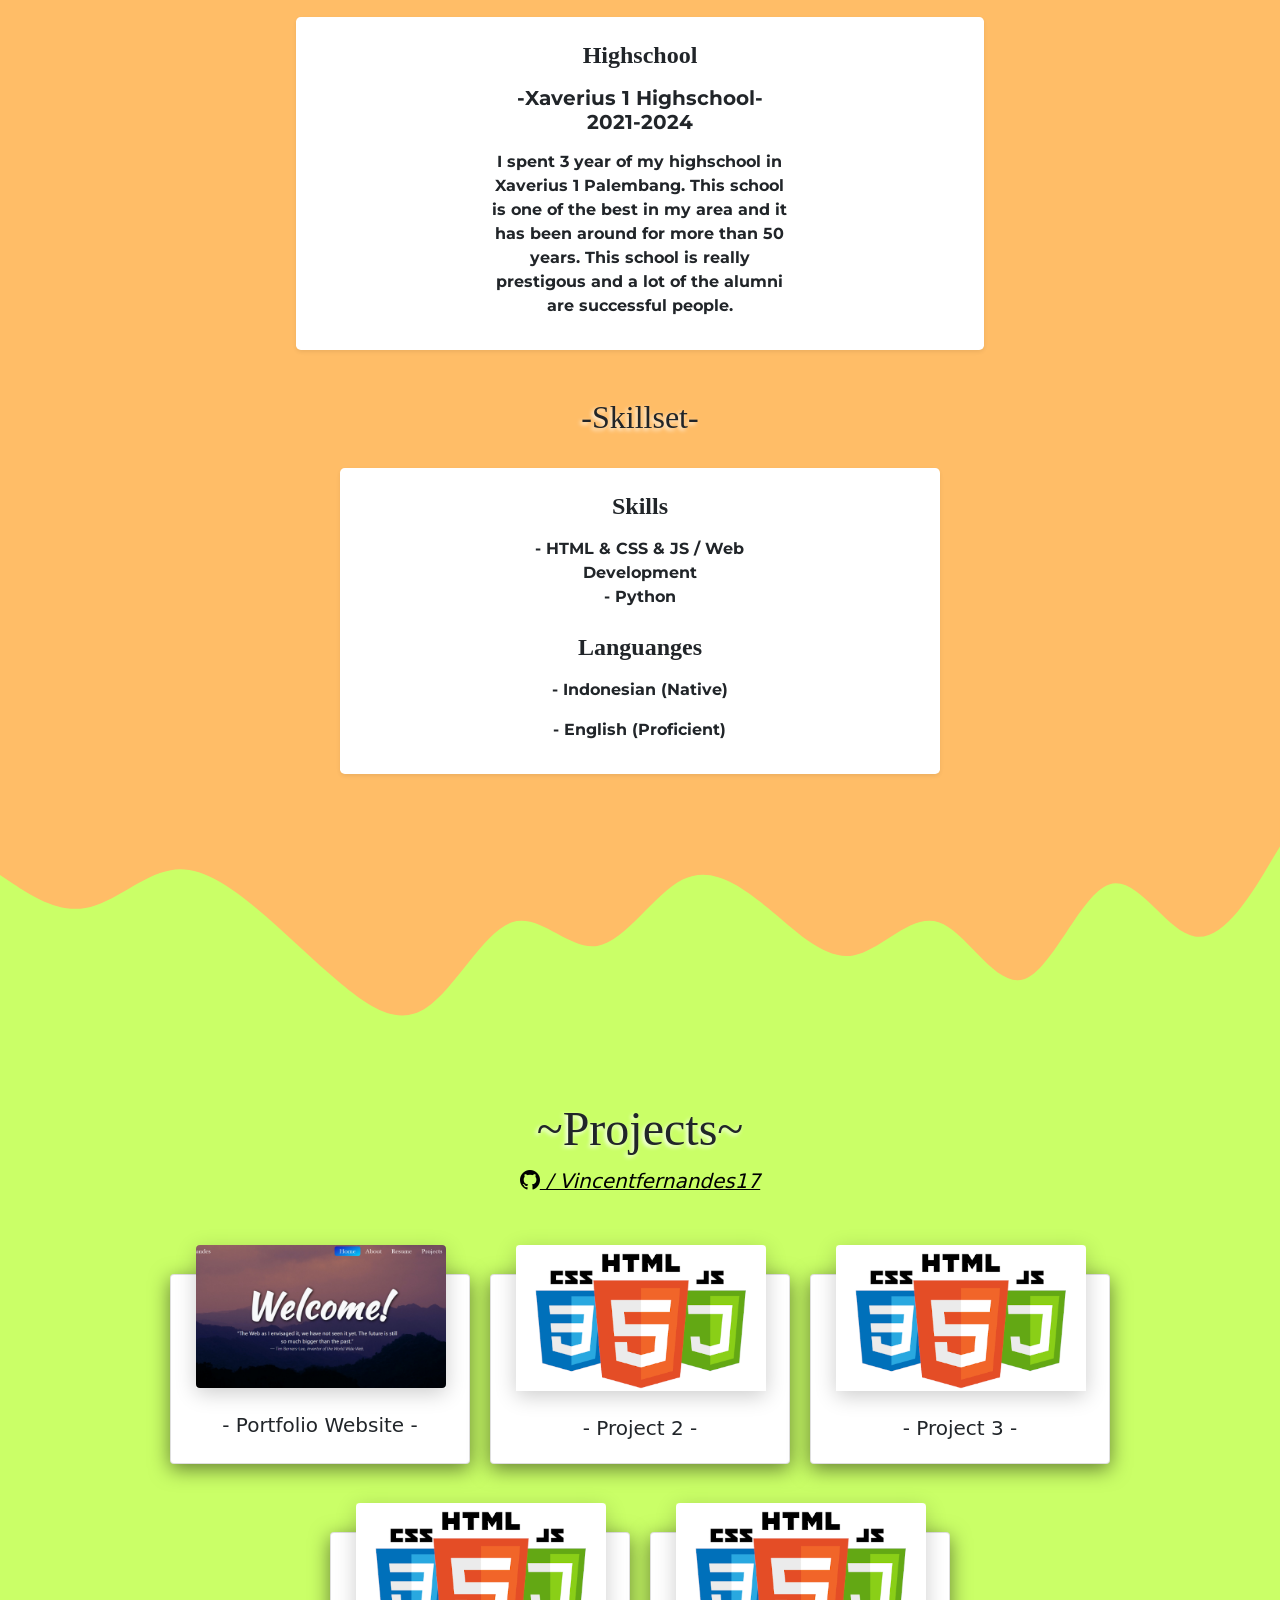
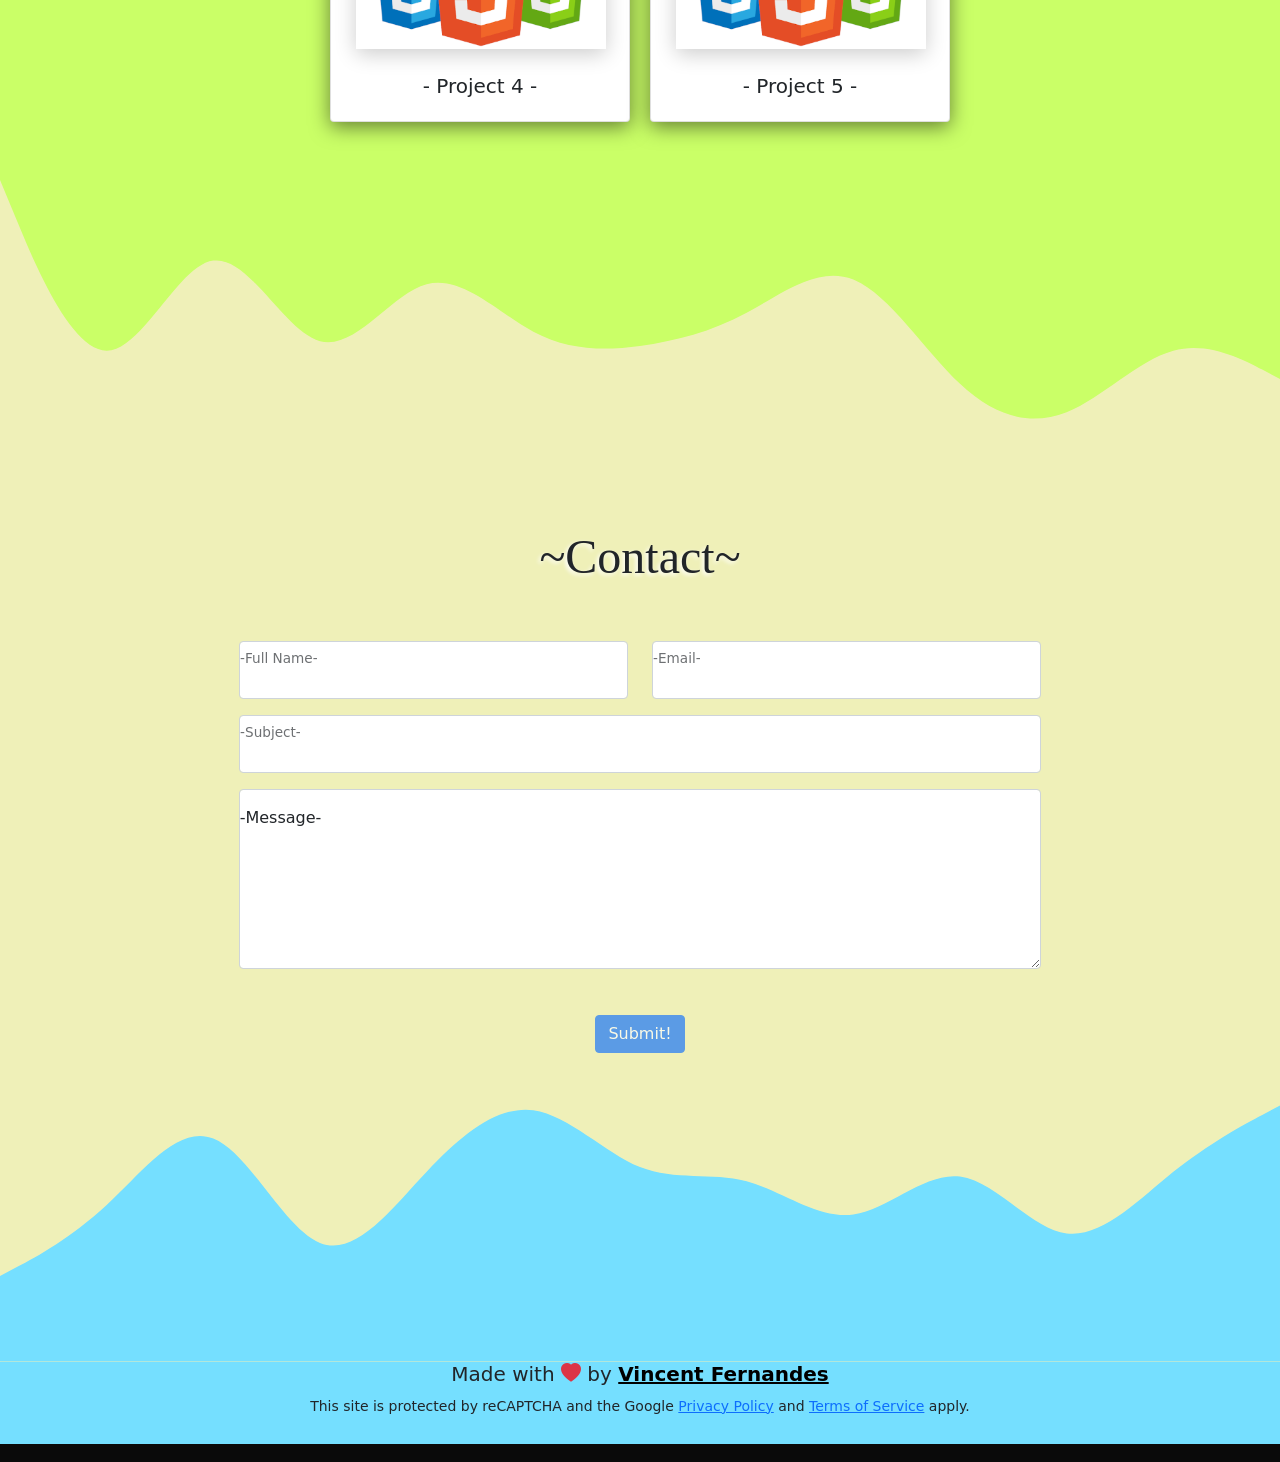
==== commit ce6964ca: "perbaikan" ====
--- a/index.html
+++ b/index.html
@@ -60,10 +60,10 @@
     </div>
     <section class="text-center text-light position-absolute top-50 start-50 translate-middle" id="welcome" data-aos="fade-in">
       <!-- Home here quote -->
-      <h1 class="display-1 fw-bolder roboto-1 fs-2">Perhimpunan Pelajar Sekolah Katholik<br>SMA Xaverius 1 Palembang</h1>
+      <h1 class="display-1 fw-bolder roboto-1 fs-2">Perhimpunan Pelajar Sekolah Katolik<br>SMA Xaverius 1 Palembang</h1>
       <div style=" font-weight: bold;">
         <blockquote class="blockquote">
-          <p class="fs-4 " style="  text-shadow: -1px -1px 2 black;
+          <p class="fs-4 " style="text-shadow: -1px -1px 2 black;
 ">“Keep The Spirit High”
           </p>
         </blockquote>
